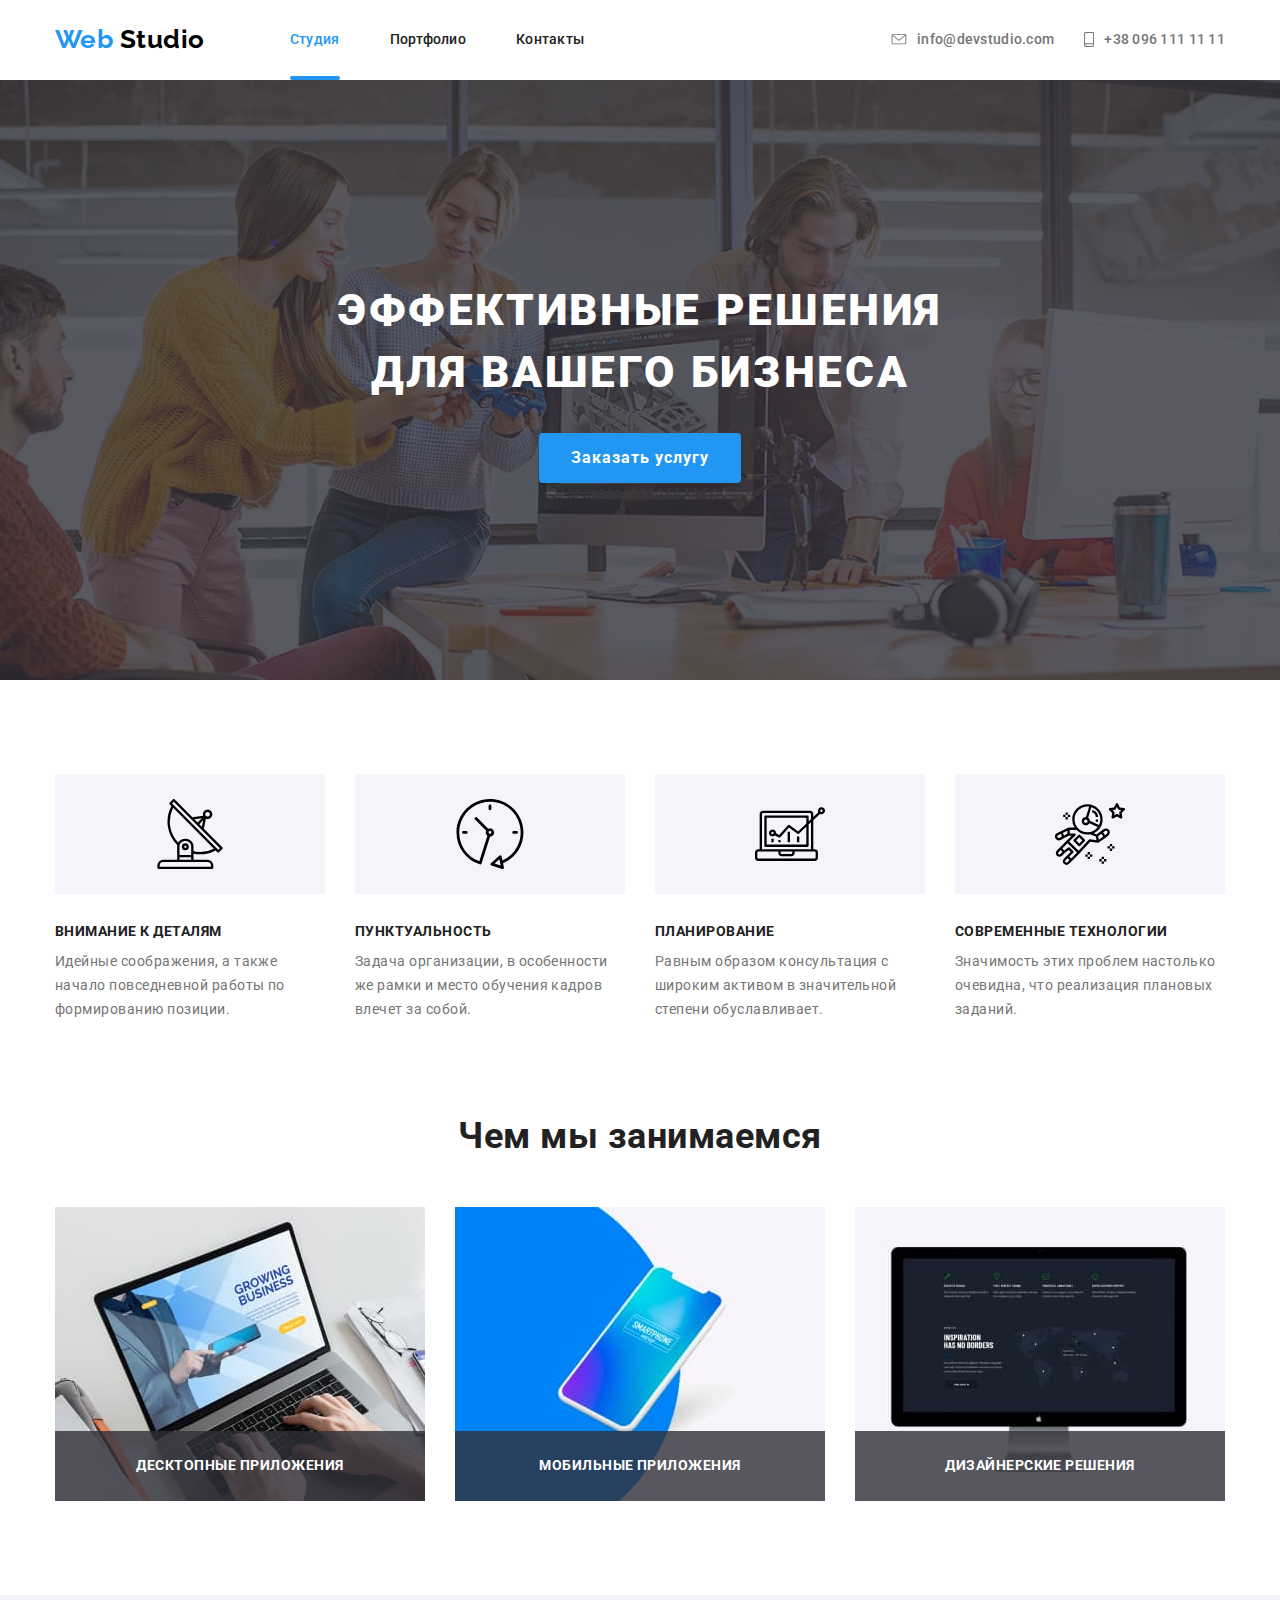
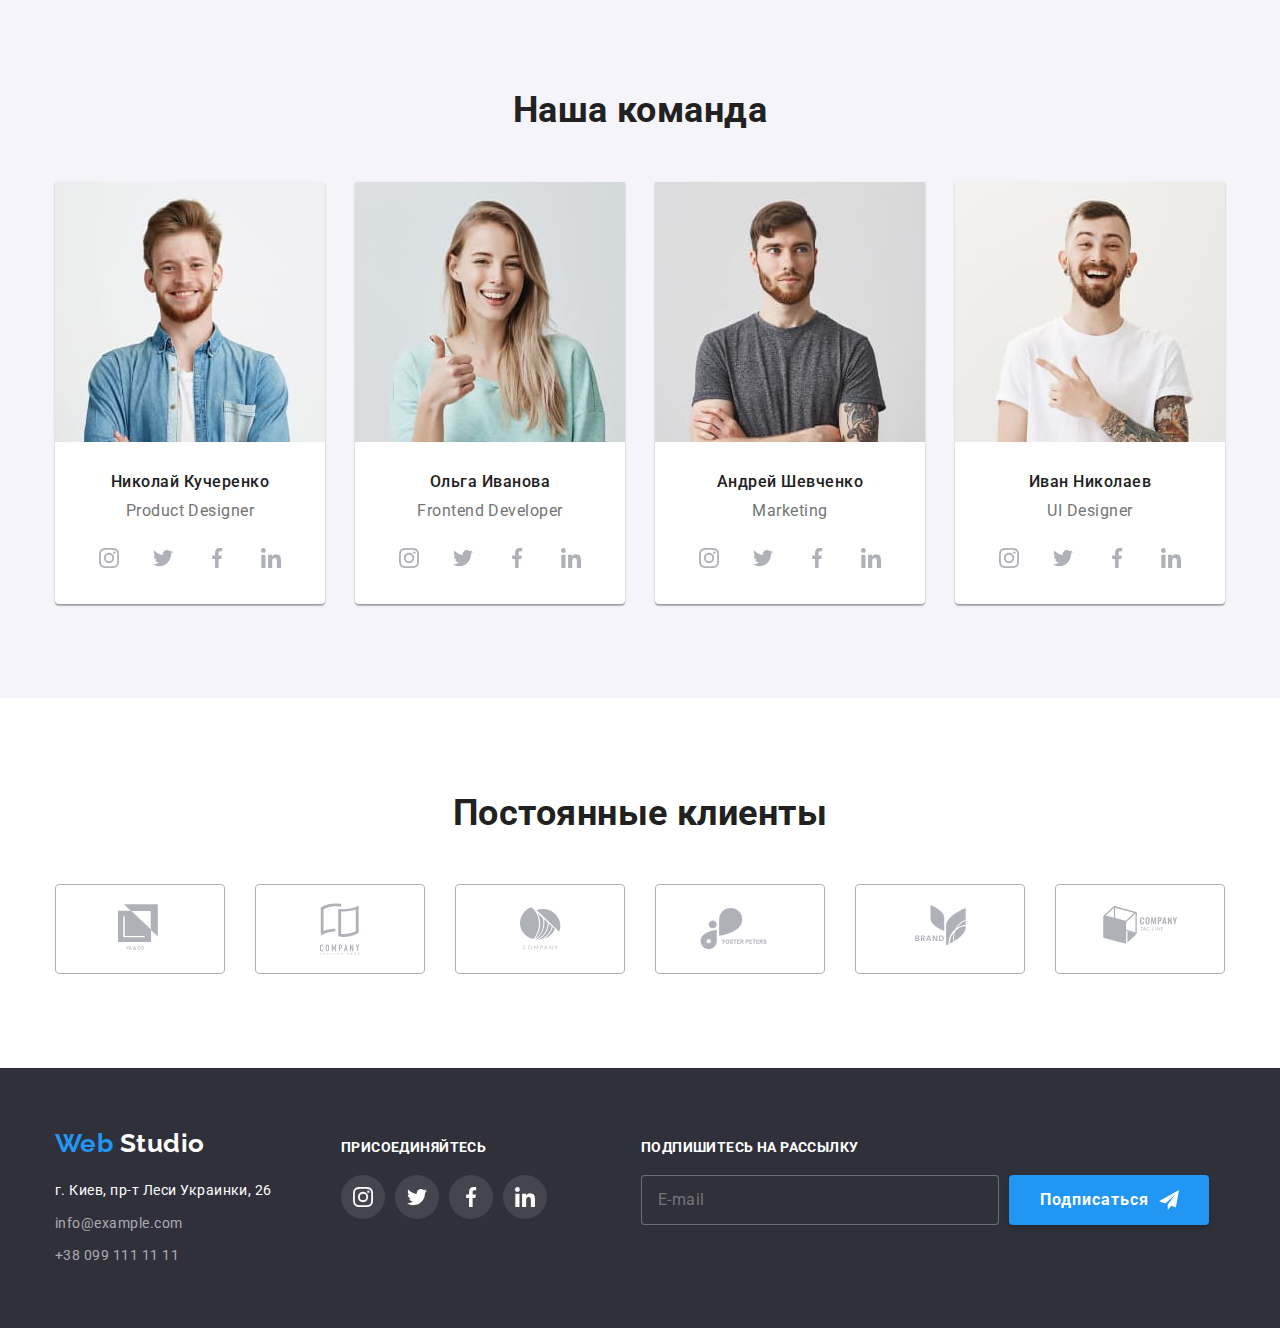
==== index.html @ 64a7876f "Добавляет файлы проекта" ====
<!DOCTYPE html>
<html lang="ru">
  <head>
    <meta charset="UTF-8" />
    <meta name="viewport" content="width=device-width, initial-scale=1.0" />
    <title lang="en">Markup homework6</title>
    <link
      href="https://fonts.googleapis.com/css2?family=Raleway:wght@700&family=Roboto:wght@400;500;700;900&display=swap"
      rel="stylesheet"
    />
    <link
    rel="stylesheet"
    href="https://cdnjs.cloudflare.com/ajax/libs/animate.css/4.0.0/animate.min.css"
  />
    <link
      rel="stylesheet"
      href="https://cdnjs.cloudflare.com/ajax/libs/modern-normalize/0.6.0/modern-normalize.min.css"
    />
    <link rel="stylesheet" href="css/styles.css" />
  </head>
  <body>
    <!-- Шапка -->
    <header class="head main-no-border">
      <div class="container section">
        <nav class="main-nav">
          <a href="./index.html" class="logo-head"
            ><span class="logo-decoration">Web</span> Studio</a
          >
          <ul class="menunav list">
            <li class="item">
              <a href="./index.html" class="menunav-links current link"
                >Студия</a
              >
            </li>
            <li class="item">
              <a href="./portfolio.html" class="menunav-links link"
                >Портфолио</a
              >
            </li>
            <li class="item">
              <a href="" class="menunav-links link">Контакты</a>
            </li>
          </ul>
        </nav>
        <div class="header-util">
          <address class="contacts list">
            <ul class="contacts-list list">
              <li class="contacts-list-item">
                <a
                  class="contacts-links envelope"
                  href="mailto:info@devstudio.com"
                  lang="en"
                  ><svg class="icon-envelope" width="16" height="11">
                    <use href="./images/sprite.svg#icon-envelope"></use>
                  </svg>
                  info@devstudio.com</a
                >
              </li>
              <li class="contacts-list-item">
                <a class="contacts-links smartphone" href="tel:=380961111111">
                  <svg class="icon-smartphone" width="10" height="15">
                    <use href="./images/sprite.svg#icon-smartphone"></use>
                  </svg>
                  +38 096 111 11 11</a
                >
              </li>
            </ul>
          </address>
        </div>
      </div>
    </header>
    <main>
      <!-- Секция Герой -->
      <section class="hero">
        <div class="container">
          <h1 class="hero-title">
            Эффективные решения<br />
            для вашего бизнеса
          </h1>
          <button data-modal-open type="button" class="button">
            Заказать услугу
          </button>
          <!-- Бэкдроп и Модалка -->
          <div class="backdrop  is-hidden "  data-modal>
            <div class="modal">
              <b class="modal__invite"
                >Оставьте свои данные, мы вам перезвоним</b
              >
              <form class="connection" action="">
                <label class="connection__field"
                  ><input
                    class="connection__input"
                    type="text"
                    name="name"
              
                    required
placeholder=" "
                  />
                  <span class="connection__label">Имя</span>
                  <span ><svg class="connection__icon" >
                  <use href="./images/sprite.svg#icon-person-black"></use></span>
                </label>
                <label class="connection__field"
                  ><input
                    class="connection__input"
                    type="tel"
                    name="telephone"
                    placeholder=" "
                  />
                  <span class="connection__label">Телефон</span>
                  <span ><svg class="connection__icon" >
                  <use href="./images/sprite.svg#icon-phone-black"></use></span>
                </label>
                <label class="connection__field"
                  ><input
                    class="connection__input"
                    type="email"
                    name="email"
                  
                    placeholder=" "
                    required
                  />
                  <span class="connection__label">Почта</span>
                 <span ><svg class="connection__icon" >
                  <use href="./images/sprite.svg#icon-mail-black"></use></span>
                </label>
                <label class="connection__textarea">
                  <textarea
                    class="connection__textarea-input"
                    name="comment"
                    id=""
                    rows="10"
                    placeholder=" "
                  ></textarea>
                  <span class="connection__label-textarea">Комментарий</span>
                </label>
                <div class="form-field-modal">
                 

                  <label class="checkbox">  
                    <input class="checkbox__input" type="checkbox"
                    name="checkbox"/><span class="checkbox__custom"></span> Соглашаюсь с рассылкой и принимаю<a
                      class="connection__link"
                      href=""
                      >Условия договора</a
                    ></label
                  >
                </div>

                <button class="button" type="submit">Отправить</button>
              </form>

              <button class="modal__button-close" data-modal-close>
                <svg class="modal__icon" width="18" height="18">
                  <use href="./images/sprite.svg#icon-close-black"></use>
                </svg>
              </button>
            </div>
          </div>
        </div>
      </section>

      <!-- Секция преимуществ -->
      <section class="section advantages">
        <div class="container">
          <h2 class="subject">Наши Преимущества</h2>
          <ul class="advantages-list list">
            <li class="advantages-item">
              <div class="advantages-util">
                <svg class="icon-advantages">
                  <use href="./images/sprite.svg#icon-antenna1"></use>
                </svg>
              </div>
              <h3 class="advantages-title">Внимание к деталям</h3>
              <p class="advantages-text">
                Идейные соображения, а также начало повседневной работы по
                формированию позиции.
              </p>
            </li>
            <li class="advantages-item">
              <div class="advantages-util">
                <svg class="icon-advantages">
                  <use href="./images/sprite.svg#icon-clock1"></use>
                </svg>
              </div>
              <h3 class="advantages-title">Пунктуальность</h3>
              <p class="advantages-text">
                Задача организации, в особенности же рамки и место обучения
                кадров влечет за собой.
              </p>
            </li>
            <li class="advantages-item">
              <div class="advantages-util">
                <svg class="icon-advantages">
                  <use href="./images/sprite.svg#icon-diagram1"></use>
                </svg>
              </div>
              <h3 class="advantages-title">Планирование</h3>
              <p class="advantages-text">
                Равным образом консультация с широким активом в значительной
                степени обуславливает.
              </p>
            </li>
            <li class="advantages-item">
              <div class="advantages-util">
                <svg class="icon-advantages">
                  <use href="./images/sprite.svg#icon-astronaut1"></use>
                </svg>
              </div>
              <h3 class="advantages-title">Современные технологии</h3>
              <p class="advantages-text">
                Значимость этих проблем настолько очевидна, что реализация
                плановых заданий.
              </p>
            </li>
          </ul>
        </div>
      </section>
      <!-- Секций чем мы занимаемся -->
      <section class="job section">
        <div class="container">
          <h2 class="job-title">Чем мы занимаемся</h2>
          <ul class="job-list list">
            <li class="job-list-item">
              <img
                src="./images/laptop.jpg"
                alt="laptop"
                width="370"
                height="294"
              />
              <h3 class="job-description">Десктопные приложения</h3>
            </li>
            <li class="job-list-item">
              <img
                src="./images/smartphone.jpg"
                alt="smartphone"
                width="370"
                height="294"
              />
              <h3 class="job-description">Мобильные приложения</h3>
            </li>
            <li class="job-list-item">
              <img
                src="./images/design.jpg"
                alt="design"
                width="370"
                height="294"
              />
              <h3 class="job-description">Дизайнерские решения</h3>
            </li>
          </ul>
        </div>
      </section>
      <!-- Секция наша команда -->
      <section class="team section">
        <div class="container">
          <h2 class="team-main-title">Наша команда</h2>
          <ul class="team-list list">
            <li class="team-list-item">
              <img
                src="./images/team/Nick.jpg"
                alt="Фото_дизайнера"
                width="270"
                height="260"
              />
              <h3 class="team-title">Николай Кучеренко</h3>
              <p class="team-text">Product Designer</p>
              <ul class="team-socials list">
                <li class="team-socials-item">
                  <a
                    class="team-socials-item-link"
                    href="https://www.instagram.com/"
                    aria-label="Иконка инстаграма"
                    ><svg class="icon-socials-team">
                      <use href="./images/sprite.svg#icon-instagram"></use>
                    </svg>
                  </a>
                </li>
                <li class="team-socials-item">
                  <a
                    class="team-socials-item-link"
                    href="https://twitter.com/?lang=ru"
                    aria-label="Иконка твиттера"
                    ><svg class="icon-socials-team">
                      <use href="./images/sprite.svg#icon-twitter"></use>
                    </svg>
                  </a>
                </li>
                <li class="team-socials-item">
                  <a
                    class="team-socials-item-link"
                    href="https://www.facebook.com/"
                    aria-label="Иконка фейсбука"
                    ><svg class="icon-socials-team">
                      <use href="./images/sprite.svg#icon-facebook"></use></svg
                  ></a>
                </li>
                <li class="team-socials-item">
                  <a
                    class="team-socials-item-link"
                    href="https://www.linkedin.com/"
                    aria-label="Иконка линкедина"
                    ><svg class="icon-socials-team">
                      <use href="./images/sprite.svg#icon-in"></use></svg
                  ></a>
                </li>
              </ul>
            </li>
            <li class="team-list-item">
              <img
                src="./images/team/Olga.jpg"
                alt="Фото_разработчика"
                width="270"
                height="260"
              />
              <h3 class="team-title">Ольга Иванова</h3>
              <p class="team-text">Frontend Developer</p>
              <ul class="team-socials list">
                <li class="team-socials-item">
                  <a
                    class="team-socials-item-link"
                    href="https://www.instagram.com/"
                    aria-label="Иконка инстаграма"
                    ><svg class="icon-socials-team">
                      <use href="./images/sprite.svg#icon-instagram"></use>
                    </svg>
                  </a>
                </li>
                <li class="team-socials-item">
                  <a
                    class="team-socials-item-link"
                    href="https://twitter.com/?lang=ru"
                    aria-label="Иконка твиттера"
                    ><svg class="icon-socials-team">
                      <use href="./images/sprite.svg#icon-twitter"></use></svg
                  ></a>
                </li>
                <li class="team-socials-item">
                  <a
                    class="team-socials-item-link"
                    href="https://www.facebook.com/"
                    aria-label="Иконка фейсбука"
                    ><svg class="icon-socials-team">
                      <use href="./images/sprite.svg#icon-facebook"></use></svg
                  ></a>
                </li>
                <li class="team-socials-item">
                  <a
                    class="team-socials-item-link"
                    href="https://www.linkedin.com/"
                    aria-label="Иконка линкедина"
                    ><svg class="icon-socials-team">
                      <use href="./images/sprite.svg#icon-in"></use></svg
                  ></a>
                </li>
              </ul>
            </li>
            <li class="team-list-item">
              <img
                src="./images/team/Andrew.jpg"
                alt="Фото_маркетингового_директора"
                width="270"
                height="260"
              />
              <h3 class="team-title">Андрей Шевченко</h3>
              <p class="team-text">Marketing</p>
              <ul class="team-socials list">
                <li class="team-socials-item">
                  <a
                    class="team-socials-item-link"
                    href="https://www.instagram.com/"
                    aria-label="Иконка инстаграма"
                    ><svg class="icon-socials-team">
                      <use href="./images/sprite.svg#icon-instagram"></use>
                    </svg>
                  </a>
                </li>
                <li class="team-socials-item">
                  <a
                    class="team-socials-item-link"
                    href="https://twitter.com/?lang=ru"
                    aria-label="Иконка твиттера"
                    ><svg class="icon-socials-team">
                      <use href="./images/sprite.svg#icon-twitter"></use></svg
                  ></a>
                </li>
                <li class="team-socials-item">
                  <a
                    class="team-socials-item-link"
                    href="https://www.facebook.com/"
                    aria-label="Иконка фейсбука"
                    ><svg class="icon-socials-team">
                      <use href="./images/sprite.svg#icon-facebook"></use></svg
                  ></a>
                </li>
                <li class="team-socials-item">
                  <a
                    class="team-socials-item-link"
                    href="https://www.linkedin.com/"
                    aria-label="Иконка линкедина"
                    ><svg class="icon-socials-team">
                      <use href="./images/sprite.svg#icon-in"></use></svg
                  ></a>
                </li>
              </ul>
            </li>
            <li class="team-list-item">
              <img
                src="./images/team/Ivan.jpg"
                alt="Фото_дизайнера_интерфейса"
                width="270"
                height="260"
              />
              <h3 class="team-title">Иван Николаев</h3>
              <p class="team-text">UI Designer</p>
              <ul class="team-socials list">
                <li class="team-socials-item">
                  <a
                    class="team-socials-item-link"
                    href="https://www.instagram.com/"
                    aria-label="Иконка инстаграма"
                    ><svg class="icon-socials-team">
                      <use href="./images/sprite.svg#icon-instagram"></use>
                    </svg>
                  </a>
                </li>
                <li class="team-socials-item">
                  <a
                    class="team-socials-item-link"
                    href="https://twitter.com/?lang=ru"
                    aria-label="Иконка твиттера"
                    ><svg class="icon-socials-team">
                      <use href="./images/sprite.svg#icon-twitter"></use></svg
                  ></a>
                </li>
                <li class="team-socials-item">
                  <a
                    class="team-socials-item-link"
                    href="https://www.facebook.com/"
                    aria-label="Иконка фейсбука"
                    ><svg class="icon-socials-team">
                      <use href="./images/sprite.svg#icon-facebook"></use></svg
                  ></a>
                </li>
                <li class="team-socials-item">
                  <a
                    class="team-socials-item-link"
                    href="https://www.linkedin.com/"
                    aria-label="Иконка линкедина"
                    ><svg class="icon-socials-team">
                      <use href="./images/sprite.svg#icon-in"></use></svg
                  ></a>
                </li>
              </ul>
            </li>
          </ul>
        </div>
      </section>
      <!-- Секция постоянные клиенты -->
      <section class="clients section">
        <div class="container">
          <h2 class="clients-title">Постоянные клиенты</h2>
          <ul class="clients-list list">
            <li class="clients-list-item">
              <a
                class="clients-list-item-link"
                href=""
                aria-label="логотип_клиента1"
                ><svg class="client_logo" width="44" height="49">
                  <use href="./images/sprite.svg#icon-client1"></use></svg
              ></a>
            </li>
            <li class="clients-list-item">
              <a
                class="clients-list-item-link"
                href=""
                aria-label="логотип_клиента2"
                ><svg class="client_logo" width="40" height="52">
                  <use href="./images/sprite.svg#icon-client2"></use></svg
              ></a>
            </li>
            <li class="clients-list-item">
              <a
                class="clients-list-item-link"
                href=""
                aria-label="логотип_клиента3"
                ><svg class="client_logo" width="41" height="43">
                  <use href="./images/sprite.svg#icon-client3"></use></svg
              ></a>
            </li>
            <li class="clients-list-item">
              <a
                class="clients-list-item-link"
                href=""
                aria-label="логотип_клиента4"
                ><svg class="client_logo" width="80" height="42">
                  <use href="./images/sprite.svg#icon-client4"></use></svg
              ></a>
            </li>
            <li class="clients-list-item">
              <a
                class="clients-list-item-link"
                href=""
                aria-label="логотип_клиента5"
                ><svg class="client_logo" width="59" height="47">
                  <use href="./images/sprite.svg#icon-client5"></use></svg
              ></a>
            </li>
            <li class="clients-list-item">
              <a
                class="clients-list-item-link"
                href=""
                aria-label="логотип_клиента6"
                ><svg class="client_logo" width="88" height="45">
                  <use href="./images/sprite.svg#icon-client6"></use></svg
              ></a>
            </li>
          </ul>
        </div>
      </section>
    </main>
    <!-- Футер -->
    <footer class="footer">
      <div class="footer-nav container section">
        <div class="footer-contacts-block">
          <a href="./index.html" class="logo-footer"
            ><span class="logo-decoration">Web</span> Studio</a
          >
          <address class="contacts-footer">
            <ul class="contacts-footer-list list">
              <li class="contacts-footer-list-item">
                <a href="https://goo.gl/maps/6xq8Gzf84UrhbULt7" class="map-link"
                  >г. Киев, пр-т Леси Украинки, 26</a
                >
              </li>
              <li class="contacts-footer-list-item">
                <a href="mailto:info@example.com" class="mail-footer"
                  >info@example.com</a
                >
              </li>
              <li class="contacts-footer-list-item">
                <a href="tel:+380991111111" class="phone-footer"
                  >+38 099 111 11 11</a
                >
              </li>
            </ul>
          </address>
        </div>
        <div class="join_us">
          <b class="join_us-title">ПРИСОЕДИНЯЙТЕСЬ</b>
          <ul class="footer-socials list">
            <li class="footer-socials-item">
              <a
                class="footer-socials-item-link"
                href=""
                aria-label="Иконка инстаграма"
                ><svg class="icon_footer">
                  <use href="./images/sprite.svg#icon-insta_footer"></use>
                </svg>
              </a>
            </li>
            <li class="footer-socials-item">
              <a
                class="footer-socials-item-link"
                href=""
                aria-label="Иконка твиттера"
                ><svg class="icon_footer">
                  <use href="./images/sprite.svg#icon-twitter_footer"></use>
                </svg>
              </a>
            </li>
            <li class="footer-socials-item">
              <a
                class="footer-socials-item-link"
                href=""
                aria-label="Иконка фейсбука"
                ><svg class="icon_footer">
                  <use href="./images/sprite.svg#icon-facebook"></use>
                </svg>
              </a>
            </li>
            <li class="footer-socials-item">
              <a
                class="footer-socials-item-link"
                href=""
                aria-label="Иконка линкедина"
                ><svg class="icon_footer">
                  <use href="./images/sprite.svg#icon-linkedin_footer"></use>
                </svg>
              </a>
            </li>
          </ul>
        </div>
        <div class="subscribe">
          <b class="subscribe-title">Подпишитесь на рассылку</b>
          <div class="form-field">
            <form action="">
              <input
                class="form-field-input"
                type="email"
                name="email"
                placeholder="E-mail"
              /><label for=""></label>
            </form>
            <button type="submit" class="button-footer">
              Подписаться<svg class="icon-icon_send">
                <use href="./images/sprite.svg#icon-icon_send"></use>
              </svg>
            </button>
          </div>
        </div>
      </div>
    </footer>
    <script src="./js/modal.js"></script>
  </body>
</html>
---- css/styles.css ----
html {
  box-sizing: border-box;
}

*,
*::before,
*::after {
  box-sizing: inherit;
}

:root {
  --main-font: 'Roboto', sans-serif;
  --second-font: 'Raleway', sans-serif;
  --primary-text-color: #757575;
  --primary-title-color: #212121;
  --accent-color: #2196f3;
  --primary-white-color: #ffffff;
  --footer-background-color: #2f303a;
  --secondary-white-color: #f5f4fa;
  --main-black-color: #000000;
  --footer-links-color: rgba(255, 255, 255, 0.6);
  --secondaty-accent-color: #188ce8;
  --text-background-color: rgba(47, 48, 58, 0.8);
  --socials-main-color: #afb1b8;
  --primary-background-color: #e5e5e5;
  --portfolio-card-border-color: #eeeeee;
  --hero-gradient-color: rgba(47, 48, 58, 0.8);
  --header-border-color: #ececec;

  --max-width: 1200px;
}

body {
  background-color: var(--primary-white-color);
  color: var(--primary-text-color);
  font-family: var(--main-font);
  letter-spacing: 0.03em;
}

/* обнуление стилей */

a:active,
a:focus {
  outline: none;
}

input,
textarea,
button {
  outline: none;
}
input:active,
textarea:active {
  outline: none;
}
:focus {
  outline: none;
}

h1,
h2,
h3,
h4,
h5,
h6,
p {
  padding: 0;
  margin: 0;
}

img {
  display: block;
  max-width: 100%;
  height: auto;
}

.list {
  list-style: none;
  margin: 0px;
  padding: 0px;
}
.link {
  text-decoration: none;
  display: block;
}

textarea {
  resize: none;
}

label {
  display: block;
}

/* Контейнер */
.container {
  width: 1200px;
  margin-left: auto;
  margin-right: auto;
  padding-left: 15px;
  padding-right: 15px;
}
/* cекция */
.section {
  padding-top: 94px;
  padding-bottom: 94px;

  margin-left: auto;
  margin-right: auto;
}

/* оформление шапки */

.logo-head,
.logo-decoration {
  font-family: var(--second-font);
  font-weight: bold;
  font-size: 26px;
  line-height: 1.2;
  color: var(--main-black-color);
}

.head .container {
  display: flex;
  align-items: center;
  justify-content: space-between;
}

.logo-head {
  margin-right: 85px;
}

.logo-decoration {
  color: var(--accent-color);
}

/* оформление навигации сайта */
.main-no-border {
  border: 0px;
}

header {
  color: var(--main-font-color);
  border-bottom: 1px solid var(--header-border-color);
}

header .section {
  padding-top: 0px;
  padding-bottom: 0px;
}

.main-nav,
.menunav {
  display: flex;
  align-items: center;
  /* justify-content: space-around; */
}

.menunav .item:not(:last-child) {
  margin-right: 50px;
}

.header-util {
  display: flex;
}

.contacts-list {
  display: flex;
}

.contacts-list-item:not(:last-child) {
  margin-right: 30px;
}

.menunav-links,
.contacts-links {
  position: relative;

  padding-top: 32px;
  padding-bottom: 32px;

  font-style: normal;
  color: var(--primary-title-color);
  font-weight: 500;
  font-size: 14px;
  line-height: 1.14;
  letter-spacing: 0.02em;

  transition: color 250ms cubic-bezier(0.4, 0, 0.2, 1);
}

.contacts-links {
  display: flex;
  align-items: center;
}

.icon-smartphone {
  margin-right: 10px;
  fill: var(--primary-text-color);

  transition: fill 250ms cubic-bezier(0.4, 0, 0.2, 1);
}

.icon-envelope {
  margin-right: 10px;
  fill: var(--primary-text-color);

  transition: fill 250ms cubic-bezier(0.4, 0, 0.2, 1);
}

/* Оформление интерактивных элементов */
.menunav .menunav-links:hover,
.menunav .menunav-links:focus,
.menunav .menunav-links.current,
.contacts .contacts-links:focus,
.contacts .contacts-links:hover,
.contacts-links:hover .icon-smartphone,
.contacts-links:focus .icon-smartphone,
.contacts-links:hover .icon-envelope,
.contacts-links:focus .icon-envelope {
  color: var(--accent-color);
  fill: var(--accent-color);
}

.team-socials-item-link:hover,
.team-socials-item-link:focus,
.footer-socials-item-link:hover,
.footer-socials-item-link:focus {
  background-color: var(--accent-color);
}

/* линия под активной страницей */

.current::after {
  position: absolute;
  bottom: 0;

  content: '';
  display: block;
  width: 100%;

  /* margin-top: 28px; */

  height: 4px;
  border-radius: 2px;
  background-color: var(--accent-color);
}

/* оформление списка контактов */
.contacts-links {
  color: var(--primary-text-color);
}

/* Оформление основной страницы */
/* Секция Герой */

/* Картинка Герой */
.hero {
  padding-top: 200px;
  padding-bottom: 200px;
  max-width: 1600px;
  height: 600px;
  margin-left: auto;
  margin-right: auto;
  /* text-align: center; */
  /* outline: 1px solid black; */

  background-image: linear-gradient(
      to right,
      var(--hero-gradient-color),
      var(--hero-gradient-color)
    ),
    url('../images/hero-image.jpg');
  background-size: cover;
  background-repeat: no-repeat;
  background-position: center;

  /* text-align: center; */
}

/* .hero .container {
  padding-top: 200px;
  padding-bottom: 200px;
} */

.hero .button {
  display: block;
  padding-top: 10px;
  padding-right: 32px;
  padding-bottom: 10px;
  padding-left: 32px;
  margin-right: auto;
  margin-left: auto;
  border-width: 0px;
  border-radius: 4px;

  font-weight: 700;
  font-size: 16px;
  line-height: 1.88;
  text-align: center;
  letter-spacing: 0.06em;
  background-color: var(--accent-color);
  color: var(--primary-white-color);
  box-shadow: 0px 4px 4px rgba(0, 0, 0, 0.15);
  cursor: pointer;
  transition: background-color 250ms cubic-bezier(0.4, 0, 0.2, 1);
}
.hero .button:hover,
.hero .button:focus {
  background-color: var(--secondaty-accent-color);
}

.hero-title {
  /* padding-top: 200px; */
  width: 696px;
  margin-left: auto;
  margin-right: auto;
  margin-bottom: 30px;

  font-weight: 900;
  font-size: 44px;
  line-height: 1.4;
  text-align: center;
  letter-spacing: 0.06em;
  text-transform: uppercase;
  color: #ffffff;
}

/* Модалка и бэкдроп*/

.backdrop.is-hidden {
  opacity: 0;
  visibility: hidden;
  pointer-events: none;
  transform: translateY(100%);
}

.backdrop {
  position: fixed;
  top: 0;
  left: 0;
  z-index: 9999;

  visibility: visible;
  width: 100%;
  height: 100%;
  background: rgba(0, 0, 0, 0.2);
  transform: translateY(0);

  transition: opacity 250ms cubic-bezier(0.4, 0, 0.2, 1),
    visibility 250ms cubic-bezier(0.4, 0, 0.2, 1),
    transform 550ms cubic-bezier(0.4, 0, 0.2, 1);
}

.modal {
  position: absolute;
  top: 50%;
  left: 50%;
  transform: translate(-50%, -50%);

  padding-top: 40px;
  padding-bottom: 40px;
  padding-left: 40px;
  padding-right: 40px;
  width: 528px;

  box-shadow: 0px 1px 3px rgba(0, 0, 0, 0.12), 0px 1px 1px rgba(0, 0, 0, 0.14),
    0px 2px 1px rgba(0, 0, 0, 0.2);
  border-radius: 4px;
  background-color: var(--primary-white-color);
}

.modal__invite {
  margin-bottom: 30px;

  display: block;
  font-style: normal;
  font-weight: bold;
  font-size: 20px;
  line-height: 1.15;
  text-align: center;
  letter-spacing: 0.03em;

  color: var(--primary-title-color);
}

.connection {
  display: flex;
  flex-wrap: wrap;
}

.connection__input {
  width: 448px;
  height: 40px;
  padding-left: 42px;

  border: 1px solid rgba(33, 33, 33, 0.2);
  border-radius: 4px;

  /* transition: outline-color 250ms cubic-bezier(0.4, 0, 0.2, 1); */
}

.connection__field {
  position: relative;
  margin-bottom: 28px;
}

.connection__label {
  position: absolute;
  top: 50%;
  left: 42px;
  transform: translateY(-50%);

  /* font-size: 12px;
  line-height: 1.16;
  letter-spacing: 0.01em; */

  transition: transform 250ms cubic-bezier(0.4, 0, 0.2, 1);
}

.connection__icon {
  width: 18px;
  height: 18px;
  position: absolute;
  top: 50%;
  left: 16px;
  transform: translateY(-50%);
  margin-right: 8px;
}

.connection__textarea {
  position: relative;
  margin-bottom: 28px;
}

.connection__label-textarea {
  position: absolute;
  top: 12px;
  left: 16px;

  transition: transform 250ms cubic-bezier(0.4, 0, 0.2, 1);
}

.connection__textarea-input {
  width: 448px;
  height: 120px;

  padding-left: 16px;
  padding-right: 16px;
  padding-top: 12px;
  padding-bottom: 12px;

  border: 1px solid rgba(33, 33, 33, 0.2);
  border-radius: 4px;
}

.connection__link {
  font-size: 14px;
  line-height: 1.71;

  margin-left: 4px;

  letter-spacing: 0.03em;
  text-decoration-line: underline;

  color: var(--accent-color);
}

/* .form-field-modal {
  display: flex;
  flex-wrap: nowrap;
  align-items: center;
} */

/* Чекбокс вижуали хайден */
.checkbox__input {
  position: absolute;
  width: 1px;
  height: 1px;
  margin: -1px;
  border: 0;
  padding: 0;
  overflow: hidden;
  clip: rect(0 0 0 0);
}

.checkbox {
  display: flex;
  align-items: center;

  margin-bottom: 30px;
  padding-left: 20px;

  font-size: 14px;
  line-height: 1.71;

  letter-spacing: 0.03em;
}

.checkbox__custom {
  position: absolute;
  width: 16px;
  height: 15px;
  margin-left: -20px;
  border: 2px solid var(--main-black-color);
  border-radius: 2px;
  cursor: pointer;

  transition: background-color 250ms cubic-bezier(0.4, 0, 0.2, 1);
}

.modal__button-close {
  position: absolute;
  top: 8px;
  right: 8px;

  display: flex;
  align-items: center;
  padding: 0;

  width: 30px;
  height: 30px;
  border-radius: 50%;
  background-color: var(--primary-white-color);
  border: 1px solid rgba(0, 0, 0, 0.1);
  cursor: pointer;
}

.modal__icon {
  width: 18px;
  height: 18px;
  margin: auto;

  transition: fill 250ms cubic-bezier(0.4, 0, 0.2, 1);
}

/* интерактивные элементы в модалке */

.modal__button-close:hover .modal__icon,
.modal__button-close:focus .modal__icon {
  fill: var(--accent-color);
}

.connection__input:focus-within,
.connection__textarea-input:focus-within {
  border-color: var(--accent-color);
}

.connection__field:focus-within > .connection__label,
.connection__input:not(:placeholder-shown) + .connection__label,
.connection__textarea:focus-within > .connection__label-textarea,
.connection__textarea-input:not(:placeholder-shown)
  + .connection__label-textarea {
  color: var(--accent-color);

  transform: translate(-24px, -42px);

  font-size: 12px;
  line-height: 1.16;
  letter-spacing: 0.01em;
}

.connection__textarea:focus-within > .connection__label-textarea,
.connection__textarea-input:not(:placeholder-shown)
  + .connection__label-textarea {
  color: var(--accent-color);
  transform: translate(-1px, -33px);

  font-size: 12px;
  line-height: 1.16;
  letter-spacing: 0.01em;
}

.connection__field:focus-within .connection__icon {
  fill: var(--accent-color);
}

.checkbox__input:checked + .checkbox__custom {
  background-color: var(--accent-color);
  background-image: url(../images/icon-check.svg);
  background-size: contain;
  background-repeat: no-repeat;
  border: 2px solid var(--accent-color);
  background-position: center;
}

/* Секция преимуществ */

.advantages-list {
  display: flex;
  align-items: stretch;
  flex-wrap: wrap;
}

.advantages-item {
  width: 270px;
}

.advantages-util {
  display: flex;
  height: 120px;
  background-color: var(--secondary-white-color);
  justify-content: center;
  align-items: center;
  border-radius: 4px;

  margin-bottom: 30px;
}

.icon-advantages {
  width: 70px;
  height: 70px;
}

.advantages-item:not(:last-child) {
  margin-right: 30px;
}

.advantages-title {
  margin-bottom: 10px;

  font-weight: bold;
  font-size: 14px;
  line-height: 1.14;
  text-transform: uppercase;
  color: var(--primary-title-color);
}

.advantages-text {
  font-size: 14px;
  line-height: 1.7;
  color: var(--primary-text-color);
}
/* Секция "Чем мы занимаемся */

.job.section {
  padding-top: 0px;
}

.job-list {
  display: flex;
  /* justify-content: space-between; */
}

.job-list-item:not(:last-child) {
  margin-right: 30px;
}

.job-list-item {
  position: relative;

  width: 370px;
}

.job-title {
  margin-bottom: 50px;

  font-weight: bold;
  font-size: 36px;
  line-height: 1.17;
  text-align: center;
  color: var(--primary-title-color);
}

.job-description {
  position: absolute;
  bottom: 0;

  width: 100%;
  height: 70px;

  display: inline-flex;
  justify-content: center;
  align-items: center;

  font-weight: bold;
  font-size: 14px;
  line-height: 1.14;
  text-align: center;
  text-transform: uppercase;
  color: var(--primary-white-color);
  background-color: var(--text-background-color);
}

/* Секция наша Команда */

.team.section {
  background-color: var(--secondary-white-color);
}

.container .team {
  display: flex;
}

.team-list {
  display: flex;
  /* justify-content: space-between; */
}

.team-list-item {
  padding-bottom: 24px;

  border-radius: 0px 0px 4px 4px;
  box-shadow: 0px 2px 1px rgba(0, 0, 0, 0.2), 0px 1px 1px rgba(0, 0, 0, 0.14),
    0px 1px 3px rgba(0, 0, 0, 0.12);
  background-color: var(--primary-white-color);
}

.team-list-item > img {
  margin-bottom: 30px;
}

.team-list-item:not(:last-child) {
  margin-right: 30px;
}

/* Заголовок */
.team-main-title {
  margin-bottom: 50px;

  font-weight: bold;
  font-size: 36px;
  line-height: 1.17;
  text-align: center;
  color: var(--primary-title-color);
}

/* Имена команды */
.team-title {
  margin-bottom: 10px;

  font-weight: 500;
  font-size: 16px;
  line-height: 1.19;
  text-align: center;
  color: var(--primary-title-color);
}
/* Должности */
.team-text {
  margin-bottom: 16px;

  font-size: 16px;
  line-height: 1.19;
  text-align: center;
  color: var(--primary-text-color);
}
/* Соц сети */

.team-socials-item:not(:last-child) {
  margin-right: 10px;
}

.team-socials {
  display: flex;
  justify-content: center;
}

.team-socials-item-link {
  display: flex;
  justify-content: center;
  align-items: center;
  width: 44px;
  height: 44px;
  border-radius: 50%;
  background-color: var(--primary-white-color);

  transition: background-color 250ms cubic-bezier(0.4, 0, 0.2, 1);
}

.icon-socials-team {
  width: 20px;
  height: 20px;
  fill: var(--socials-main-color);

  transition: fill 250ms cubic-bezier(0.4, 0, 0.2, 1);
}

.team-socials-item-link:hover .icon-socials-team {
  fill: var(--primary-white-color);
}

.team-socials a {
  color: var(--socials-main-color);
}

/* Секция постоянные клиенты */

.container .clients {
  display: flex;
}

.clients-list {
  display: flex;
  justify-content: space-between;
}

.clients-list-item {
  display: flex;
  justify-content: center;
  align-items: center;

  width: 170px;
  height: 90px;
  box-sizing: border-box;
  /* border: 1px solid var(--socials-main-color);
  border-radius: 4px;

  transition: border-color 250ms cubic-bezier(0.4, 0, 0.2, 1); */
}

.clients-list-item-link:hover {
  border: 1px solid var(--accent-color);
  border-radius: 4px;
}

.clients-list-item:hover .client_logo,
.clients-list-item:focus .client_logo {
  fill: var(--accent-color);
}

.clients-list-item:not(:last-child) {
  margin-right: 30px;
}

.clients-list-item-link {
  display: flex;
  justify-content: center;
  align-items: center;
  width: 170px;
  height: 90px;

  border: 1px solid var(--socials-main-color);
  border-radius: 4px;

  transition: border-color 250ms cubic-bezier(0.4, 0, 0.2, 1);
}

.client_logo {
  fill: var(--socials-main-color);

  transition: fill 250ms cubic-bezier(0.4, 0, 0.2, 1);
}

.clients-title {
  margin-bottom: 50px;

  font-weight: bold;
  font-size: 36px;
  line-height: 1.17;
  text-align: center;
  color: var(--primary-title-color);
}

/* Подвал */

.footer {
  background: var(--footer-background-color);
}

footer div {
  vertical-align: top;
}

footer div.section {
  padding-top: 60px;
  padding-bottom: 60px;
}

.footer-nav {
  display: flex;
  align-items: baseline;
  padding-right: 15px;
  padding-left: 15px;
}

.footer-contacts-block {
  /* width: 231px; */
  margin-right: 69px;
}

.contacts-footer-list-item:not(:last-child) {
  margin-bottom: 9px;
}

.mail-footer,
.phone-footer,
.map-link {
  display: block;

  font-style: normal;
  font-size: 14px;
  line-height: 1.7;
  color: rgba(255, 255, 255, 0.6);
}

.phone-footer {
  color: var(--footer-links-color);
}

.logo-footer {
  margin-bottom: 20px;

  font-family: var(--second-font);
  font-weight: bold;
  font-size: 26px;
  line-height: 1.2;
  color: #ffffff;
  text-decoration: none;
  display: block;
}
.map-link {
  color: #ffffff;
}

.join_us {
  /* width: 206px; */
  margin-right: 94px;
}

.join_us-title,
.subscribe-title {
  display: block;
  margin-bottom: 20px;

  font-family: var(--main-font);
  font-weight: bold;
  font-size: 14px;
  line-height: 16px;
  letter-spacing: 0.03em;
  text-transform: uppercase;

  color: #ffffff;
}

.footer-socials {
  display: flex;
  justify-content: space-between;
}
.footer-socials-item:not(:last-child) {
  margin-right: 10px;
}

/* иконки соц-сетей */
.footer-socials-item-link {
  display: flex;
  justify-content: center;
  align-items: center;
  width: 44px;
  height: 44px;
  border-radius: 50%;
  background-color: rgba(255, 255, 255, 0.1);

  transition: background-color 250ms cubic-bezier(0.4, 0, 0.2, 1);
}

.icon_footer {
  width: 20px;
  height: 20px;
  fill: var(--primary-white-color);
}
/* Дивчик форма подписки */

/* .subscribe {
  display: flex;
} */
.form-field {
  display: flex;
}

.form-field-input {
  margin-right: 10px;
  width: 358px;
  height: 50px;
  padding-top: 15px;
  padding-right: 16px;
  padding-bottom: 15px;
  padding-left: 16px;

  border: 1px solid rgba(255, 255, 255, 0.3);
  border-radius: 4px;
  background-color: var(--footer-background-color);

  font-size: 16px;
  line-height: 1.25;
  align-items: center;
  letter-spacing: 0.03em;

  color: rgba(255, 255, 255, 0.6);
}

.icon-icon_send {
  /* align-self: flex-end; */
  margin-left: 10px;
  width: 20px;
  height: 20px;
  fill: var(--primary-white-color);
}

/* Оформление портфолио */

.portfolio-item-img {
  display: block;
}

.portfolio-item-link {
  display: block;
}

.portfolio-section {
  padding-top: 93px;
  padding-bottom: 94px;
  /* padding-right: 15px;
  padding-left: 15px; */
}

.portfolio {
  display: flex;
  flex-wrap: wrap;
}

.portfolio-item {
  /* width: 370px; */
  width: calc((100% - 60px) / 3);
  margin-right: 30px;
  margin-bottom: 30px;
}

.border-box {
  padding-top: 20px;
  padding-bottom: 20px;
  padding-left: 24px;
  padding-right: 24px;

  border-left: 1px solid var(--portfolio-card-border-color);
  border-right: 1px solid var(--portfolio-card-border-color);
  border-bottom: 1px solid var(--portfolio-card-border-color);
}

.portfolio-item:hover,
.portfolio-item:focus {
  box-shadow: 1px 4px 6px rgba(0, 0, 0, 0.16), 0px 4px 4px rgba(0, 0, 0, 0.06),
    0px 1px 1px rgba(0, 0, 0, 0.12);
}

.portfolio-item:nth-last-child(-n + 3) {
  margin-bottom: 0px;
}

.portfolio-item:nth-child(3n) {
  margin-right: 0px;
}

.portfolio-title {
  margin-bottom: 4px;
  /* padding-left: 24px;
  padding-right: 24px; */

  font-weight: bold;
  font-size: 18px;
  line-height: 2;
  letter-spacing: 0.06em;
  color: var(--primary-title-color);
}

.portfolio-text {
  /* padding-left: 24px;
  padding-right: 24px;
  padding-bottom: 20px; */

  font-size: 16px;
  line-height: 1.9;
  color: var(--primary-text-color);
}

.filter-list {
  display: flex;
  margin-bottom: 34px;
  justify-content: center;
}

.filter-list-item:not(:last-child) {
  margin-right: 8px;
}

.portfolio-item-img-description {
  position: relative;
  overflow: hidden;
}

.portfolio-description {
  position: absolute;
  top: 0;
  left: 0;
  transform: translateY(100%);

  width: 100%;
  height: 100%;

  padding-top: 63px;
  padding-bottom: 63px;
  padding-right: 24px;
  padding-left: 24px;

  background-color: rgba(33, 150, 243, 0.9);
  color: var(--primary-white-color);
  font-size: 18px;
  line-height: 1.56;
  letter-spacing: 0.03em;
  opacity: 0;

  transition: transform 250ms cubic-bezier(0.4, 0, 0.2, 1),
    opacity 250ms cubic-bezier(0.4, 0, 0.2, 1);
}

.portfolio-item-link:hover .portfolio-description,
.portfolio-item-link:focus .portfolio-description {
  opacity: 1;
  transform: translateY(0%);
}

a {
  text-decoration: none;
}

/* footer b {
  font-weight: bold;
  font-size: 14px;
  line-height: 1.14;
  letter-spacing: 0.03em;
  text-transform: uppercase;
  color: #ffffff;
} */

/* Кнопки */
.button,
.button-footer {
  color: var(--primary-white-color);
  background-color: var(--secondaty-accent-color);
  font-family: inherit;
  font-weight: bold;
  font-size: 16px;
  line-height: 1.87;
  display: inline-flex;
  align-items: center;
  text-align: center;
  letter-spacing: 0.06em;
}
.button-footer {
  display: inline-flex;
  padding-top: 10px;
  padding-bottom: 10px;
  padding-left: 29px;
  padding-right: 28px;

  justify-content: center;

  width: 200px;
  height: 50px;
  background-color: var(--accent-color);
  border: 0px;
  border-radius: 4px;
  box-shadow: 0px 4px 4px rgba(0, 0, 0, 0.15);
  cursor: pointer;
}

/* Кнопки фильтров */
.button-filter,
.button-filter-secondary {
  border-radius: 4px;
  padding-top: 6px;
  padding-left: 22px;
  padding-bottom: 6px;
  padding-right: 22px;
  border: none;

  font-weight: 500;
  font-size: 16px;
  line-height: 1.62;
  text-align: center;
  letter-spacing: 0.03em;
  color: var(--primary-white-color);
  background-color: var(--secondaty-accent-color);
  cursor: pointer;

  transition: background-color 250ms cubic-bezier(0.4, 0, 0.2, 1);
  /* Пока оставить цвета для вторичных кнопок */
}
.button-filter-secondary {
  color: var(--primary-title-color);
  background-color: var(--secondary-white-color);
}
.button-filter:hover,
.button-filter:focus,
.button-filter-secondary:hover,
.button-filter-secondary:focus {
  color: var(--primary-white-color);
  background-color: var(--secondaty-accent-color);
  box-shadow: 0px 2px 2px rgba(0, 0, 0, 0.12), 0px 1px 2px rgba(0, 0, 0, 0.08),
    0px 3px 1px rgba(0, 0, 0, 0.1);
}
.subject {
  display: none;
}
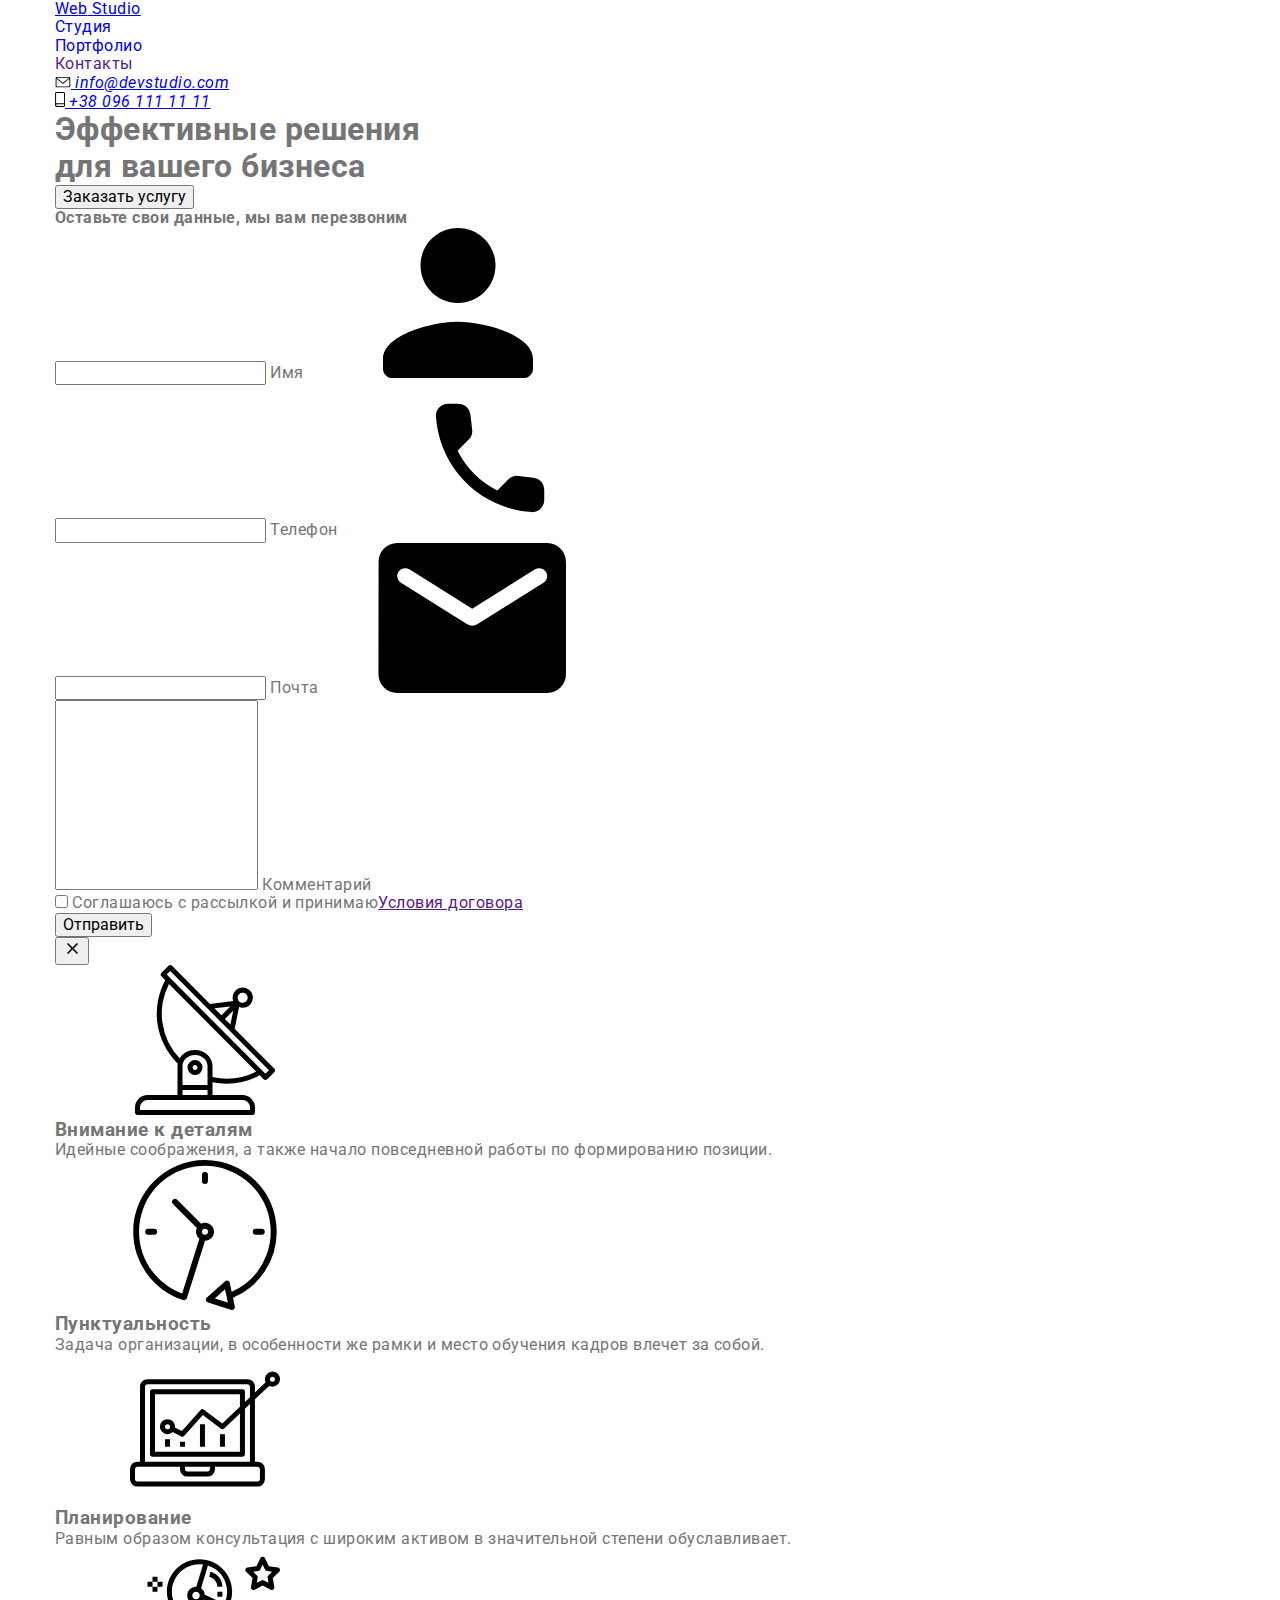
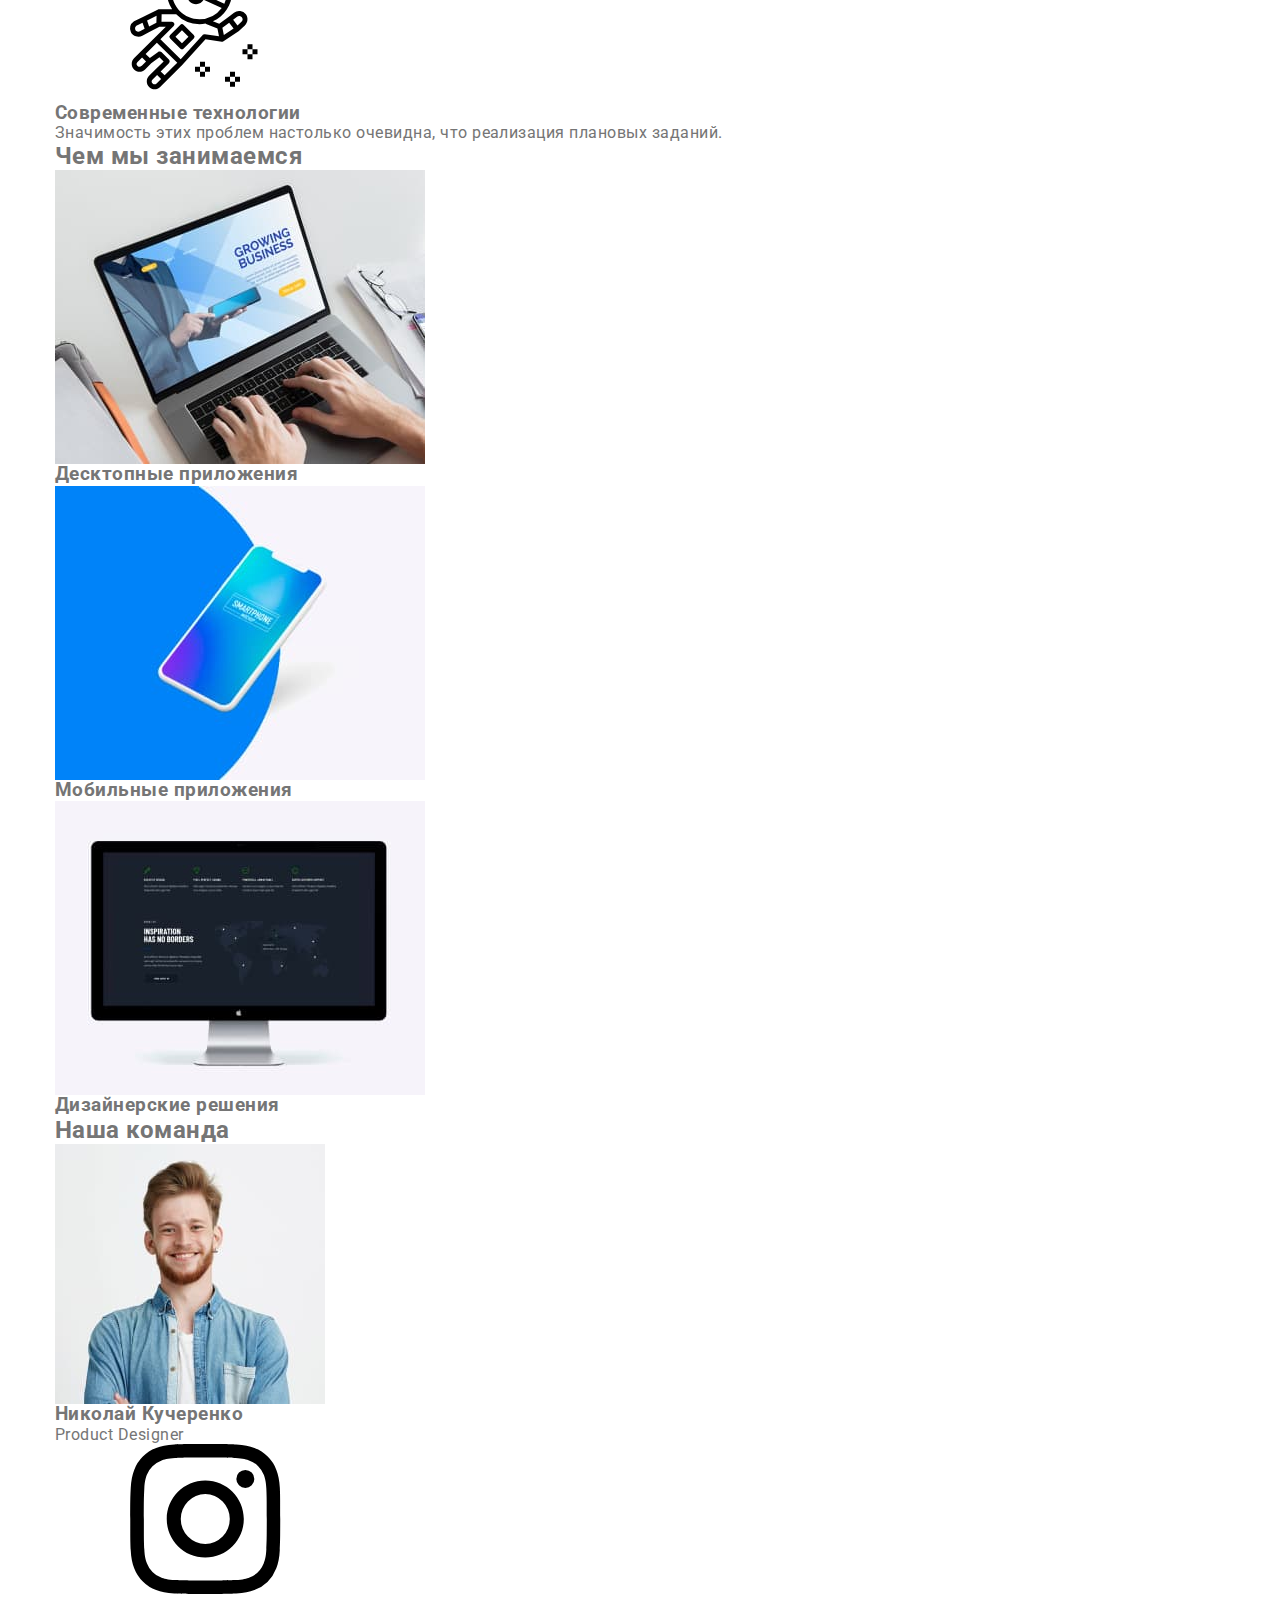
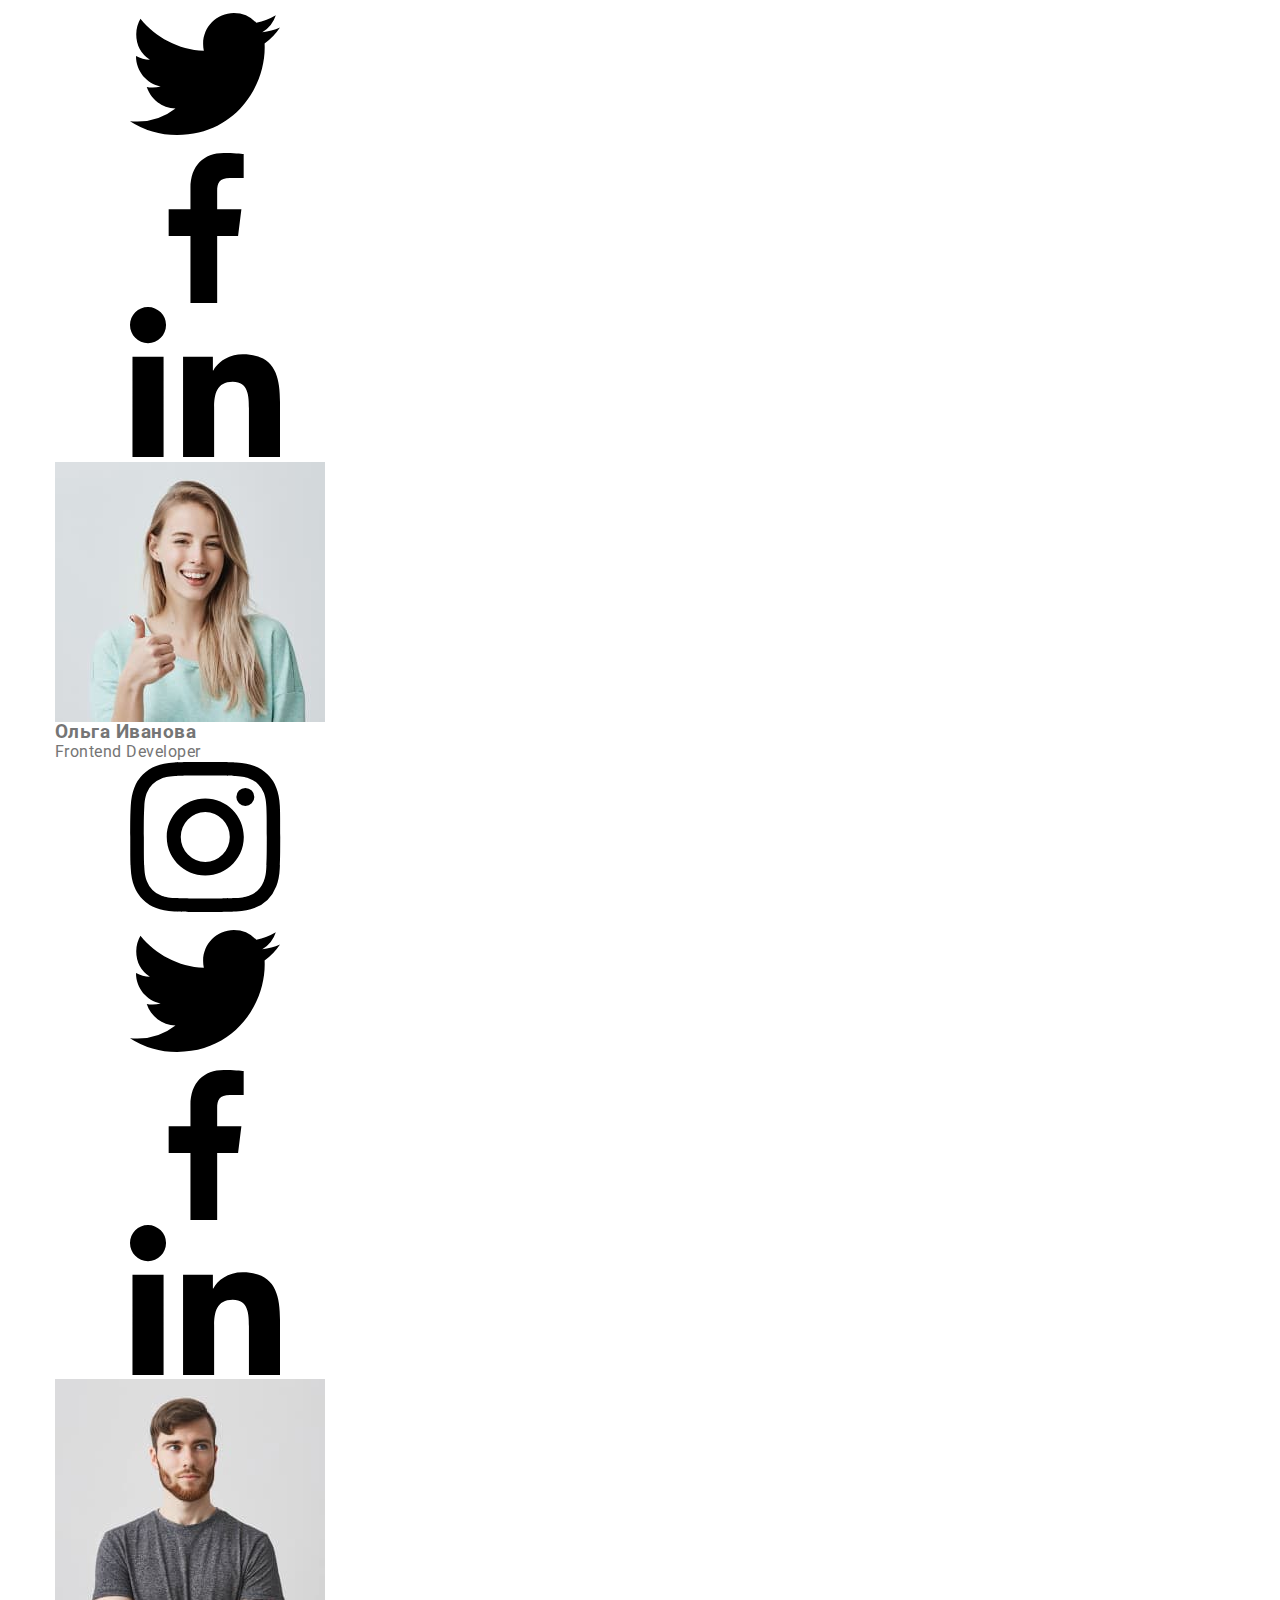
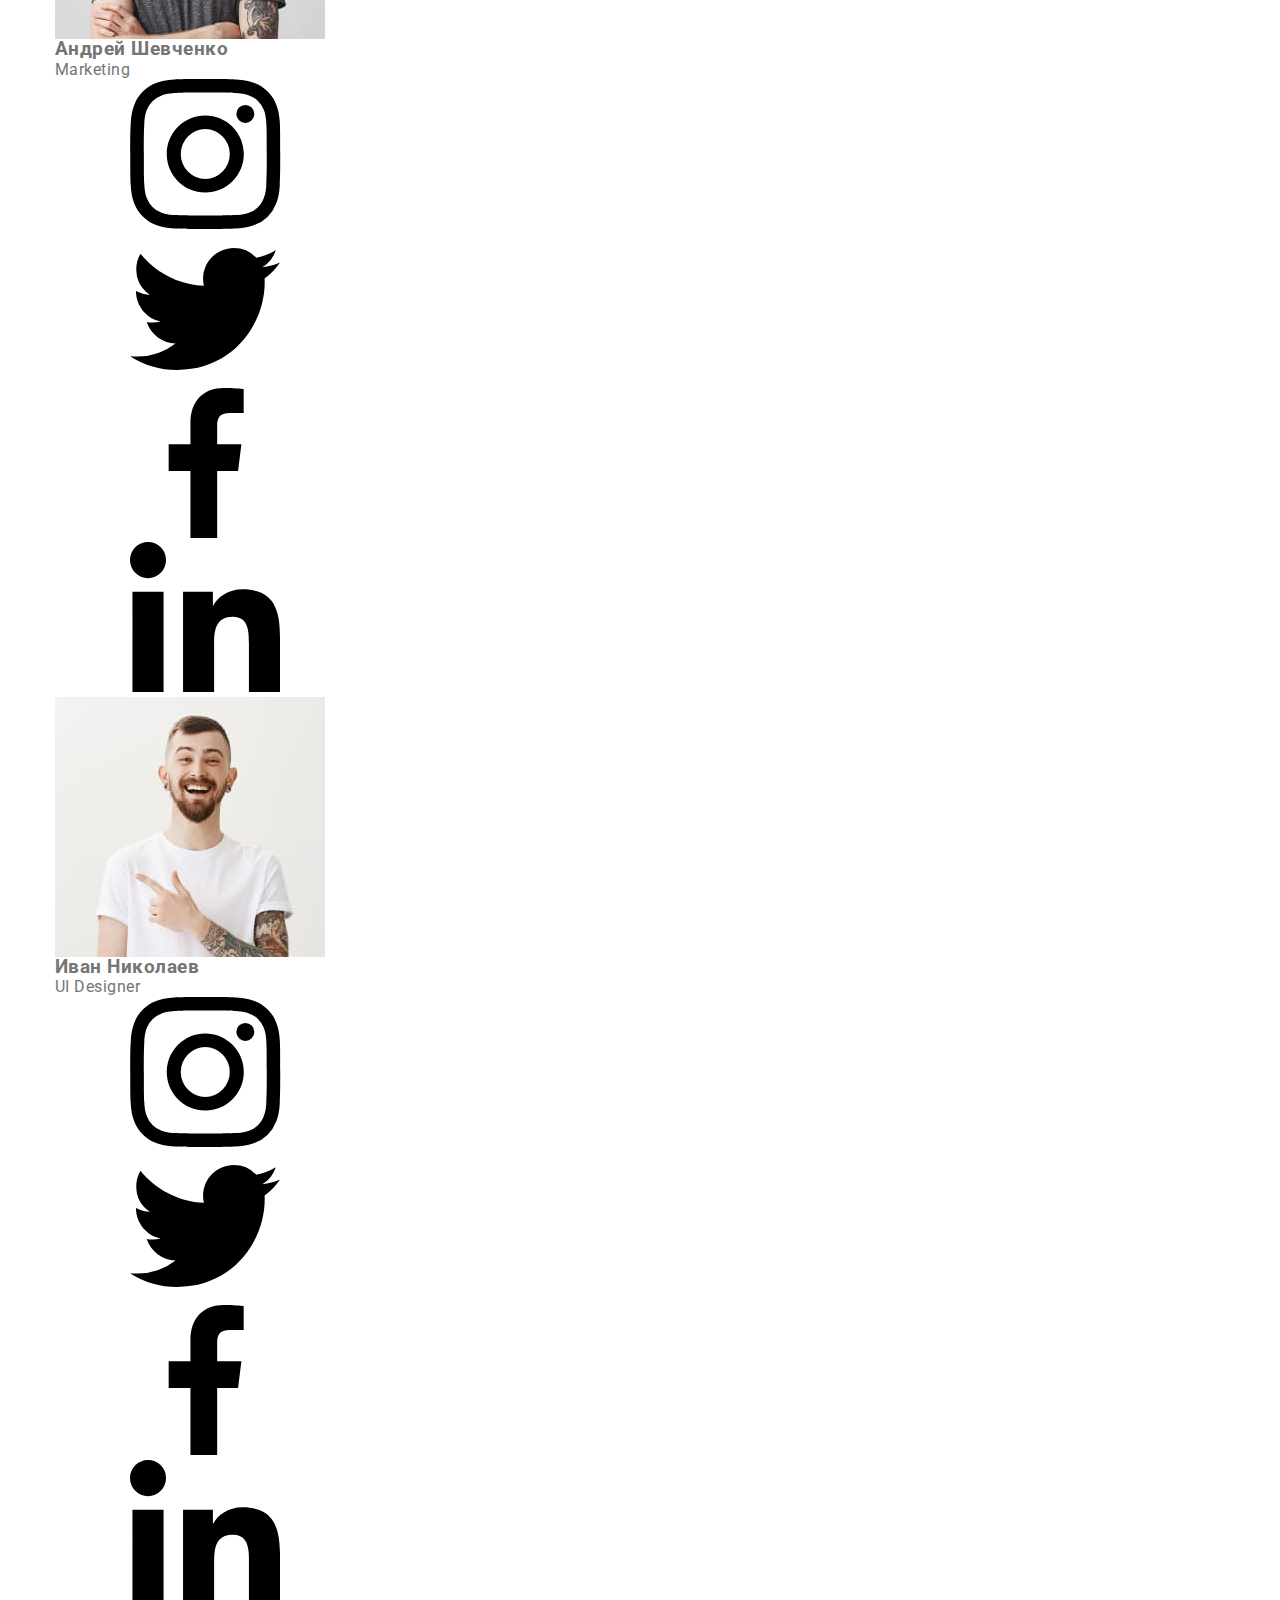
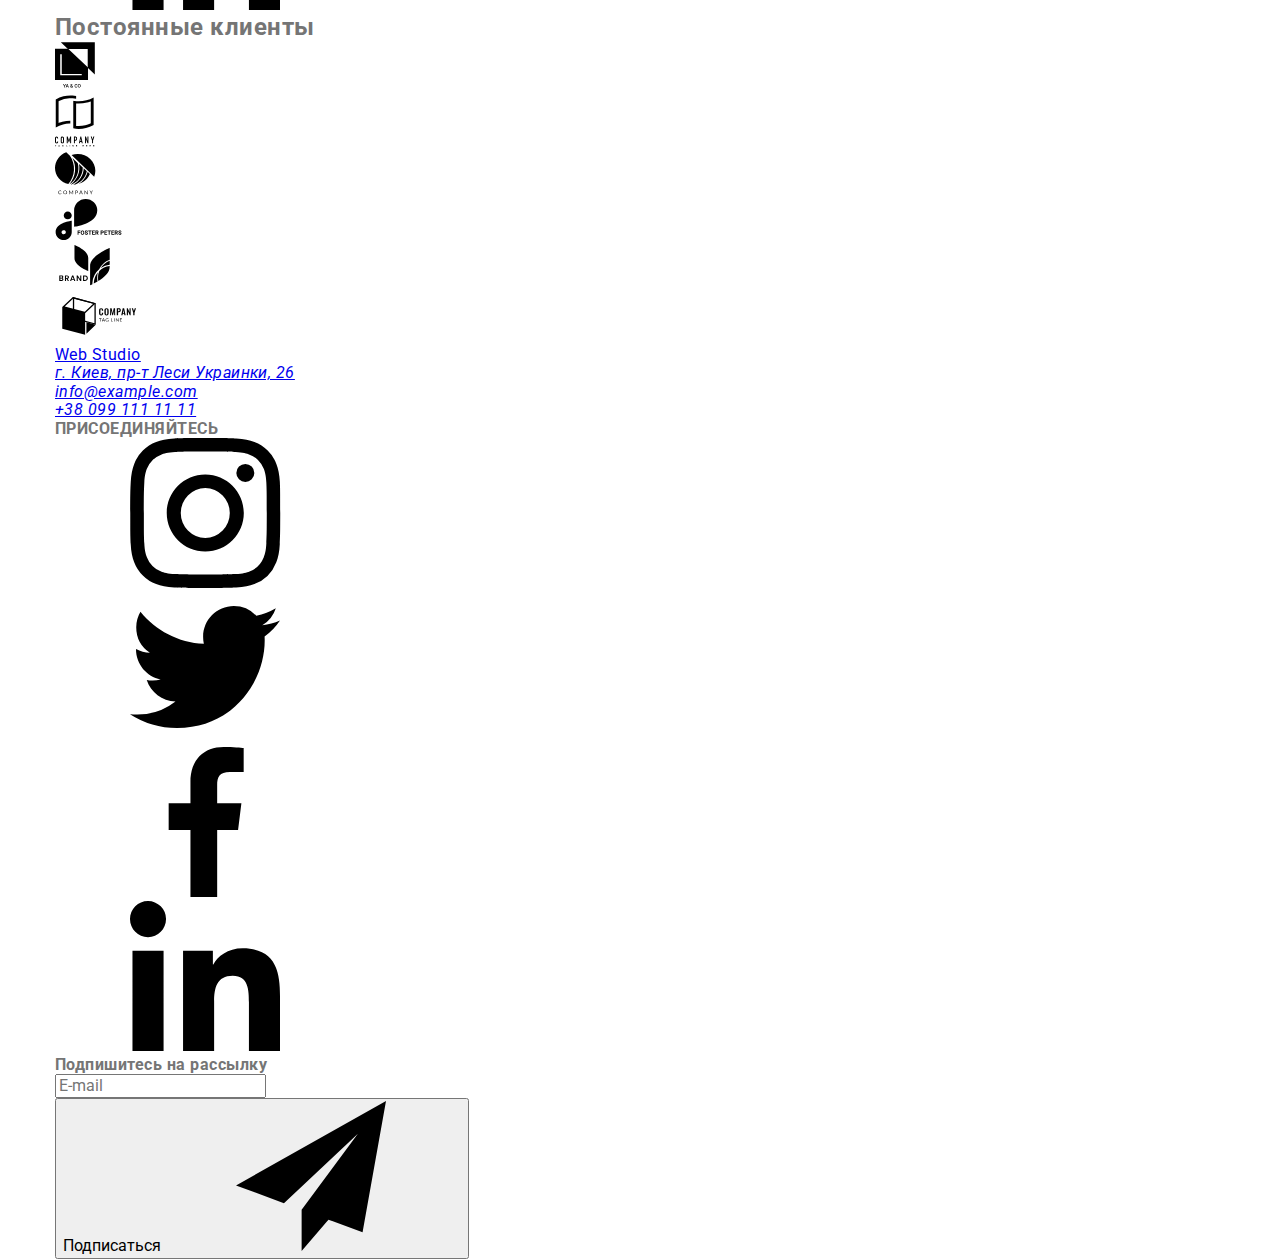
==== commit 11a820e0: "Добавляет основные паршалы scss" ====
--- a/index.html
+++ b/index.html
@@ -16,7 +16,7 @@
       rel="stylesheet"
       href="https://cdnjs.cloudflare.com/ajax/libs/modern-normalize/0.6.0/modern-normalize.min.css"
     />
-    <link rel="stylesheet" href="css/styles.css" />
+    <link rel="stylesheet" href="css/main.min.css" />
   </head>
   <body>
     <!-- Шапка -->
--- a/css/main.min.css
+++ b/css/main.min.css
@@ -0,0 +1,2 @@
+html{box-sizing:border-box}*,*::before,*::after{box-sizing:inherit}body{background-color:#fff;color:#757575;font-family:"Roboto",sans-serif;letter-spacing:0.03em}a:active,a:focus{outline:none}input,textarea,button{outline:none}input:active,textarea:active{outline:none}:focus{outline:none}h1,h2,h3,h4,h5,h6,p{padding:0;margin:0}img{display:block;max-width:100%;height:auto}.list{list-style:none;margin:0px;padding:0px}.link{text-decoration:none;display:block}textarea{resize:none}label{display:block}.subject{display:none}.container{width:1200px;margin-left:auto;margin-right:auto;padding-left:15px;padding-right:15px}
+/*# sourceMappingURL=main.min.css.map */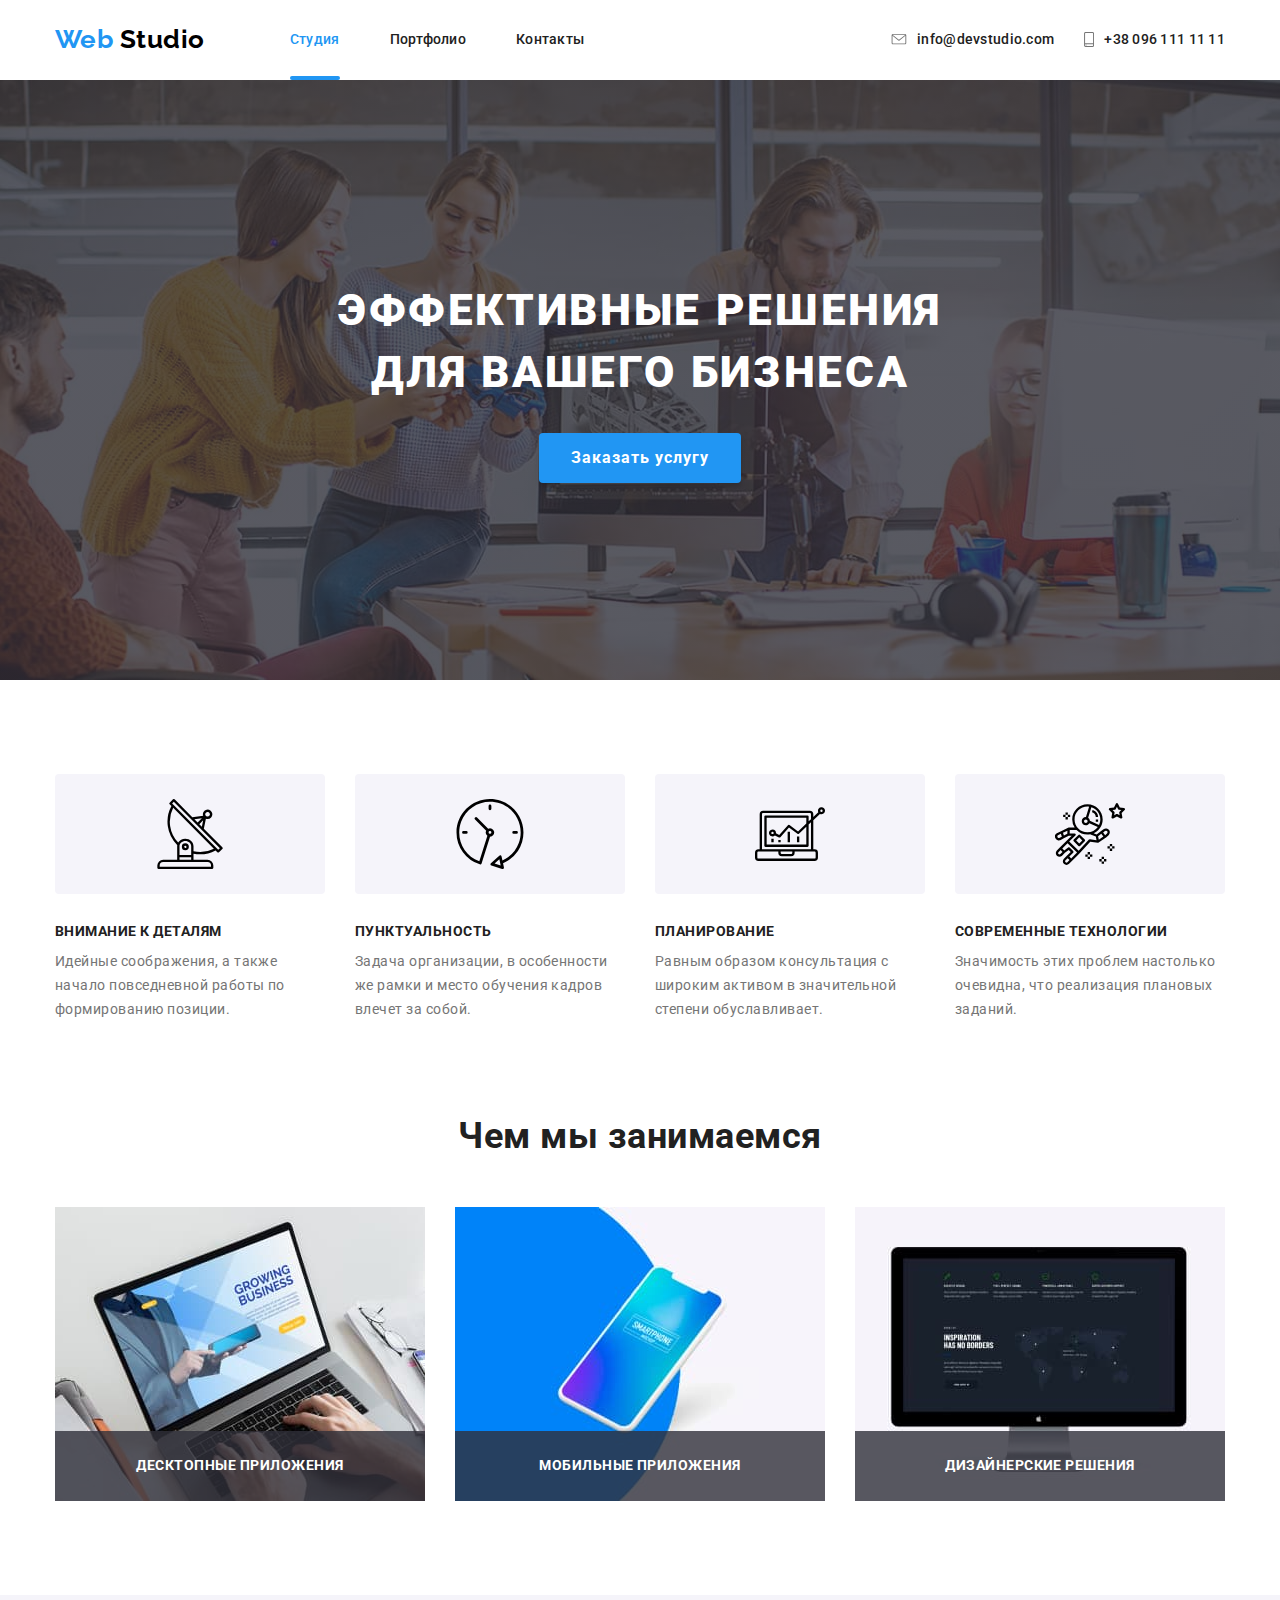
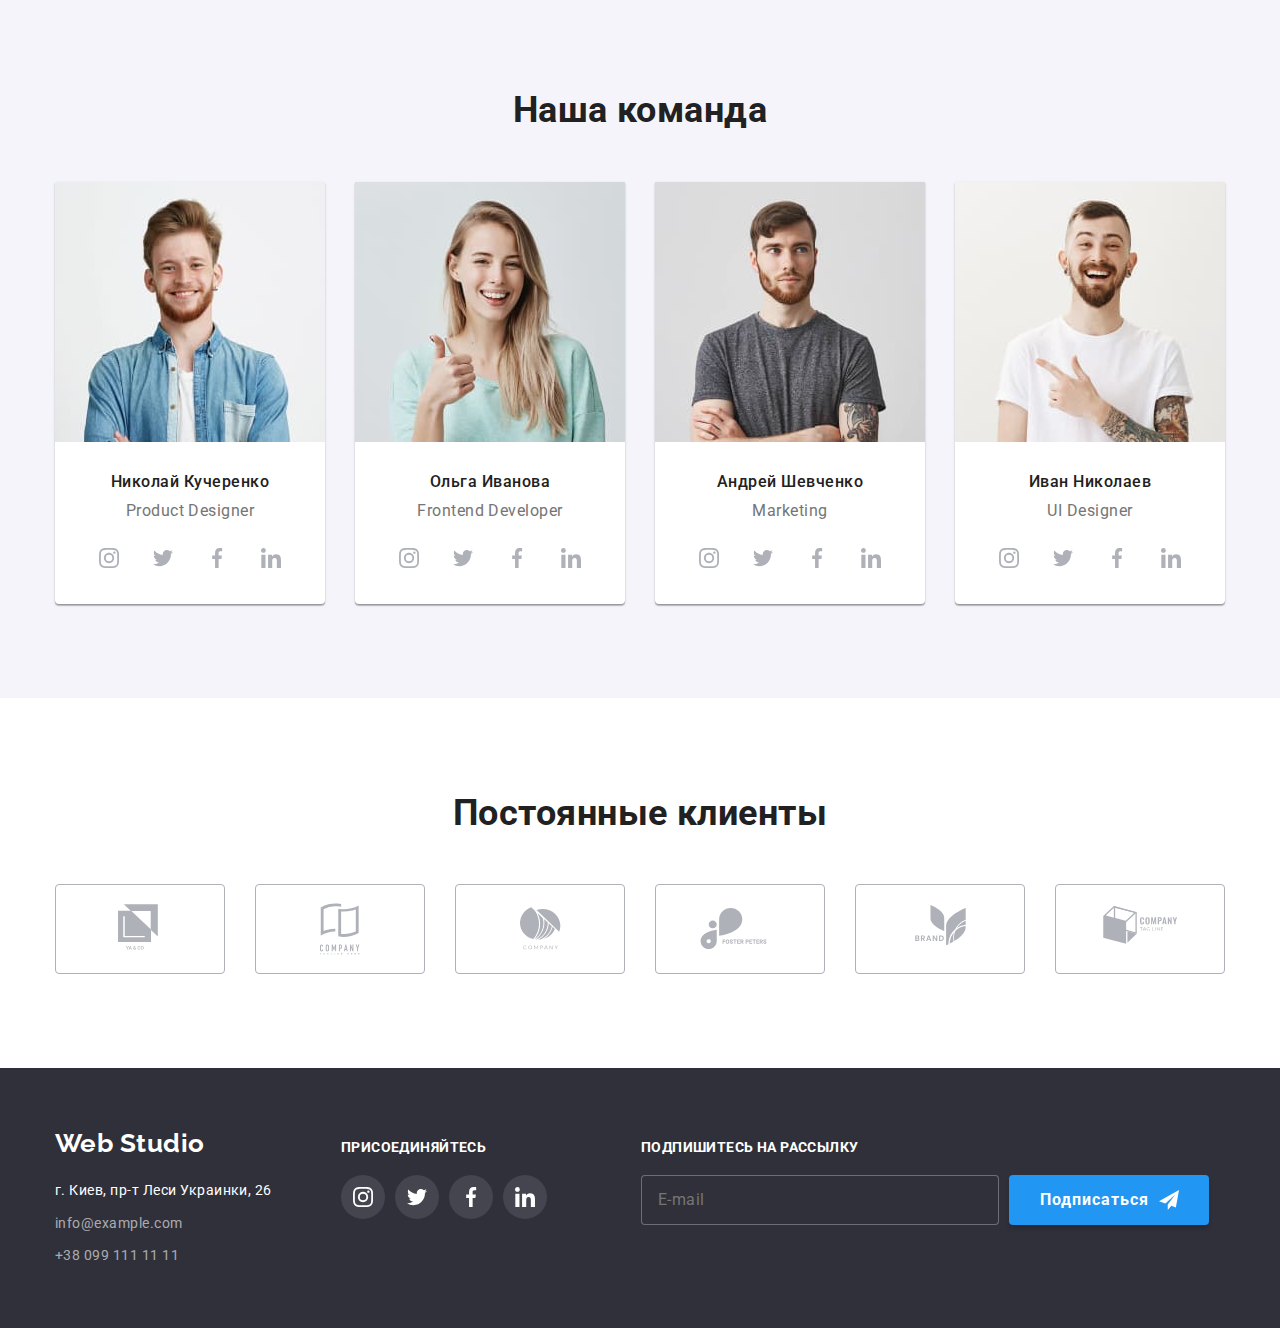
==== commit 555e4c2d: "Добавляет разметку хэддера на перепроцессоре" ====
--- a/index.html
+++ b/index.html
@@ -16,7 +16,7 @@
       rel="stylesheet"
       href="https://cdnjs.cloudflare.com/ajax/libs/modern-normalize/0.6.0/modern-normalize.min.css"
     />
-    <link rel="stylesheet" href="css/main.min.css" />
+    <link rel="stylesheet" href="css/main.css" />
   </head>
   <body>
     <!-- Шапка -->
--- a/css/main.css
+++ b/css/main.css
@@ -0,0 +1,1068 @@
+@charset "UTF-8";
+html {
+  box-sizing: border-box;
+}
+
+*,
+*::before,
+*::after {
+  box-sizing: inherit;
+}
+
+body {
+  background-color: #ffffff;
+  color: #757575;
+  font-family: "Roboto", sans-serif;
+  letter-spacing: 0.03em;
+}
+
+a:active,
+a:focus {
+  outline: none;
+}
+
+input,
+textarea,
+button {
+  outline: none;
+}
+
+input:active,
+textarea:active {
+  outline: none;
+}
+
+:focus {
+  outline: none;
+}
+
+h1,
+h2,
+h3,
+h4,
+h5,
+h6,
+p {
+  padding: 0;
+  margin: 0;
+}
+
+img {
+  display: block;
+  max-width: 100%;
+  height: auto;
+}
+
+.list {
+  list-style: none;
+  margin: 0px;
+  padding: 0px;
+}
+
+.link {
+  text-decoration: none;
+  display: block;
+}
+
+textarea {
+  resize: none;
+}
+
+label {
+  display: block;
+}
+
+.subject {
+  display: none;
+}
+
+a {
+  text-decoration: none;
+}
+
+/* Контейнер */
+.container {
+  width: 1200px;
+  margin-left: auto;
+  margin-right: auto;
+  padding-left: 15px;
+  padding-right: 15px;
+}
+
+/* cекция */
+.section {
+  padding-top: 94px;
+  padding-bottom: 94px;
+  margin-left: auto;
+  margin-right: auto;
+}
+
+/* Кнопки */
+.button,
+.button-footer {
+  color: #ffffff;
+  background-color: #188ce8;
+  font-family: inherit;
+  font-weight: bold;
+  font-size: 16px;
+  line-height: 1.87;
+  display: inline-flex;
+  align-items: center;
+  text-align: center;
+  letter-spacing: 0.06em;
+}
+
+.button-footer {
+  display: inline-flex;
+  padding-top: 10px;
+  padding-bottom: 10px;
+  padding-left: 29px;
+  padding-right: 28px;
+  justify-content: center;
+  width: 200px;
+  height: 50px;
+  background-color: #2196f3;
+  border: 0px;
+  border-radius: 4px;
+  box-shadow: 0px 4px 4px rgba(0, 0, 0, 0.15);
+  cursor: pointer;
+}
+
+/* Кнопки фильтров */
+.button-filter,
+.button-filter-secondary {
+  border-radius: 4px;
+  padding-top: 6px;
+  padding-left: 22px;
+  padding-bottom: 6px;
+  padding-right: 22px;
+  border: none;
+  font-weight: 500;
+  font-size: 16px;
+  line-height: 1.62;
+  text-align: center;
+  letter-spacing: 0.03em;
+  color: #ffffff;
+  background-color: #188ce8;
+  cursor: pointer;
+  transition: background-color 250ms cubic-bezier(0.4, 0, 0.2, 1);
+  /* Пока оставить цвета для вторичных кнопок */
+}
+
+.button-filter-secondary {
+  color: #212121;
+  background-color: #f5f4fa;
+}
+
+.button-filter:hover,
+.button-filter:focus,
+.button-filter-secondary:hover,
+.button-filter-secondary:focus {
+  color: #ffffff;
+  background-color: #188ce8;
+  box-shadow: 0px 2px 2px rgba(0, 0, 0, 0.12), 0px 1px 2px rgba(0, 0, 0, 0.08), 0px 3px 1px rgba(0, 0, 0, 0.1);
+}
+
+/* Модалка и бэкдроп*/
+.backdrop.is-hidden {
+  opacity: 0;
+  visibility: hidden;
+  pointer-events: none;
+  transform: translateY(100%);
+}
+
+.backdrop {
+  position: fixed;
+  top: 0;
+  left: 0;
+  z-index: 9999;
+  visibility: visible;
+  width: 100%;
+  height: 100%;
+  background: rgba(0, 0, 0, 0.2);
+  transform: translateY(0);
+  transition: opacity 250ms cubic-bezier(0.4, 0, 0.2, 1), visibility 250ms cubic-bezier(0.4, 0, 0.2, 1), transform 550ms cubic-bezier(0.4, 0, 0.2, 1);
+}
+
+.modal {
+  position: absolute;
+  top: 50%;
+  left: 50%;
+  transform: translate(-50%, -50%);
+  padding-top: 40px;
+  padding-bottom: 40px;
+  padding-left: 40px;
+  padding-right: 40px;
+  width: 528px;
+  box-shadow: 0px 1px 3px rgba(0, 0, 0, 0.12), 0px 1px 1px rgba(0, 0, 0, 0.14), 0px 2px 1px rgba(0, 0, 0, 0.2);
+  border-radius: 4px;
+  background-color: #ffffff;
+}
+
+.modal__invite {
+  margin-bottom: 30px;
+  display: block;
+  font-style: normal;
+  font-weight: bold;
+  font-size: 20px;
+  line-height: 1.15;
+  text-align: center;
+  letter-spacing: 0.03em;
+  color: #212121;
+}
+
+.connection {
+  display: flex;
+  flex-wrap: wrap;
+}
+
+.connection__input {
+  width: 448px;
+  height: 40px;
+  padding-left: 42px;
+  border: 1px solid rgba(33, 33, 33, 0.2);
+  border-radius: 4px;
+  /* transition: outline-color 250ms cubic-bezier(0.4, 0, 0.2, 1); */
+}
+
+.connection__field {
+  position: relative;
+  margin-bottom: 28px;
+}
+
+.connection__label {
+  position: absolute;
+  top: 50%;
+  left: 42px;
+  transform: translateY(-50%);
+  /* font-size: 12px;
+  line-height: 1.16;
+  letter-spacing: 0.01em; */
+  transition: transform 250ms cubic-bezier(0.4, 0, 0.2, 1);
+}
+
+.connection__icon {
+  width: 18px;
+  height: 18px;
+  position: absolute;
+  top: 50%;
+  left: 16px;
+  transform: translateY(-50%);
+  margin-right: 8px;
+}
+
+.connection__textarea {
+  position: relative;
+  margin-bottom: 28px;
+}
+
+.connection__label-textarea {
+  position: absolute;
+  top: 12px;
+  left: 16px;
+  transition: transform 250ms cubic-bezier(0.4, 0, 0.2, 1);
+}
+
+.connection__textarea-input {
+  width: 448px;
+  height: 120px;
+  padding-left: 16px;
+  padding-right: 16px;
+  padding-top: 12px;
+  padding-bottom: 12px;
+  border: 1px solid rgba(33, 33, 33, 0.2);
+  border-radius: 4px;
+}
+
+.connection__link {
+  font-size: 14px;
+  line-height: 1.71;
+  margin-left: 4px;
+  letter-spacing: 0.03em;
+  text-decoration-line: underline;
+  color: #2196f3;
+}
+
+/* .form-field-modal {
+  display: flex;
+  flex-wrap: nowrap;
+  align-items: center;
+} */
+/* Чекбокс вижуали хайден */
+.checkbox__input {
+  position: absolute;
+  width: 1px;
+  height: 1px;
+  margin: -1px;
+  border: 0;
+  padding: 0;
+  overflow: hidden;
+  clip: rect(0 0 0 0);
+}
+
+.checkbox {
+  display: flex;
+  align-items: center;
+  margin-bottom: 30px;
+  padding-left: 20px;
+  font-size: 14px;
+  line-height: 1.71;
+  letter-spacing: 0.03em;
+}
+
+.checkbox__custom {
+  position: absolute;
+  width: 16px;
+  height: 15px;
+  margin-left: -20px;
+  border: 2px solid #000000;
+  border-radius: 2px;
+  cursor: pointer;
+  transition: background-color 250ms cubic-bezier(0.4, 0, 0.2, 1);
+}
+
+.modal__button-close {
+  position: absolute;
+  top: 8px;
+  right: 8px;
+  display: flex;
+  align-items: center;
+  padding: 0;
+  width: 30px;
+  height: 30px;
+  border-radius: 50%;
+  background-color: #ffffff;
+  border: 1px solid rgba(0, 0, 0, 0.1);
+  cursor: pointer;
+}
+
+.modal__icon {
+  width: 18px;
+  height: 18px;
+  margin: auto;
+  transition: fill 250ms cubic-bezier(0.4, 0, 0.2, 1);
+}
+
+/* интерактивные элементы в модалке */
+.modal__button-close:hover .modal__icon,
+.modal__button-close:focus .modal__icon {
+  fill: #2196f3;
+}
+
+.connection__input:focus-within,
+.connection__textarea-input:focus-within {
+  border-color: #2196f3;
+}
+
+.connection__field:focus-within > .connection__label,
+.connection__input:not(:placeholder-shown) + .connection__label,
+.connection__textarea:focus-within > .connection__label-textarea,
+.connection__textarea-input:not(:placeholder-shown) + .connection__label-textarea {
+  color: #2196f3;
+  transform: translate(-24px, -42px);
+  font-size: 12px;
+  line-height: 1.16;
+  letter-spacing: 0.01em;
+}
+
+.connection__textarea:focus-within > .connection__label-textarea,
+.connection__textarea-input:not(:placeholder-shown) + .connection__label-textarea {
+  color: #2196f3;
+  transform: translate(-1px, -33px);
+  font-size: 12px;
+  line-height: 1.16;
+  letter-spacing: 0.01em;
+}
+
+.connection__field:focus-within .connection__icon {
+  fill: #2196f3;
+}
+
+.checkbox__input:checked + .checkbox__custom {
+  background-color: #2196f3;
+  background-image: url(../images/icon-check.svg);
+  background-size: contain;
+  background-repeat: no-repeat;
+  border: 2px solid #2196f3;
+  background-position: center;
+}
+
+.logo-head {
+  margin-right: 85px;
+  font-family: "Raleway", sans-serif;
+  font-weight: bold;
+  font-size: 26px;
+  line-height: 1.2;
+  color: #000000;
+}
+
+.logo-head .logo-decoration {
+  color: #2196f3;
+}
+
+.head .container {
+  display: flex;
+  align-items: center;
+  justify-content: space-between;
+}
+
+/* оформление навигации сайта */
+.main-no-border {
+  border: 0px;
+}
+
+header {
+  border-bottom: 1px solid rgba(47, 48, 58, 0.8);
+}
+
+header .section {
+  padding-top: 0px;
+  padding-bottom: 0px;
+}
+
+.main-nav,
+.menunav {
+  display: flex;
+  align-items: center;
+}
+
+.menunav .item:not(:last-child) {
+  margin-right: 50px;
+}
+
+.header-util {
+  display: flex;
+}
+
+.contacts-list {
+  display: flex;
+}
+
+.contacts-list-item:not(:last-child) {
+  margin-right: 30px;
+}
+
+.menunav-links, .contacts-links {
+  position: relative;
+  padding-top: 32px;
+  padding-bottom: 32px;
+  font-style: normal;
+  color: #212121;
+  font-weight: 500;
+  font-size: 14px;
+  line-height: 1.14;
+  letter-spacing: 0.02em;
+  transition: color 250ms cubic-bezier(0.4, 0, 0.2, 1);
+}
+
+.menunav-links:hover, .contacts-links:hover, .menunav-links:focus, .contacts-links:focus {
+  color: #2196f3;
+}
+
+.contacts-links {
+  display: flex;
+  align-items: center;
+}
+
+.icon-smartphone, .icon-envelope {
+  margin-right: 10px;
+  fill: #757575;
+  transition: fill 250ms cubic-bezier(0.4, 0, 0.2, 1);
+}
+
+.contacts-links:focus .icon-smartphone, .contacts-links:focus .icon-envelope,
+.contacts-links:hover .icon-smartphone,
+.contacts-links:hover .icon-envelope {
+  fill: #2196f3;
+}
+
+/* Оформление интерактивных элементов */
+.menunav-links.current, .current.contacts-links {
+  color: #2196f3;
+  fill: #2196f3;
+}
+
+.current::after {
+  position: absolute;
+  bottom: 0;
+  content: '';
+  display: block;
+  width: 100%;
+  height: 4px;
+  border-radius: 2px;
+  background-color: #2196f3;
+}
+
+/* Оформление основной страницы */
+/* Секция Герой */
+/* Картинка Герой */
+.hero {
+  padding-top: 200px;
+  padding-bottom: 200px;
+  max-width: 1600px;
+  height: 600px;
+  margin-left: auto;
+  margin-right: auto;
+  /* text-align: center; */
+  /* outline: 1px solid black; */
+  background-image: linear-gradient(to right, rgba(47, 48, 58, 0.8), rgba(47, 48, 58, 0.8)), url("../images/hero-image.jpg");
+  background-size: cover;
+  background-repeat: no-repeat;
+  background-position: center;
+  /* text-align: center; */
+}
+
+/* .hero .container {
+  padding-top: 200px;
+  padding-bottom: 200px;
+} */
+.hero .button {
+  display: block;
+  padding-top: 10px;
+  padding-right: 32px;
+  padding-bottom: 10px;
+  padding-left: 32px;
+  margin-right: auto;
+  margin-left: auto;
+  border-width: 0px;
+  border-radius: 4px;
+  font-weight: 700;
+  font-size: 16px;
+  line-height: 1.88;
+  text-align: center;
+  letter-spacing: 0.06em;
+  background-color: #2196f3;
+  color: #ffffff;
+  box-shadow: 0px 4px 4px rgba(0, 0, 0, 0.15);
+  cursor: pointer;
+  transition: background-color 250ms cubic-bezier(0.4, 0, 0.2, 1);
+}
+
+.hero .button:hover,
+.hero .button:focus {
+  background-color: #188ce8;
+}
+
+.hero-title {
+  /* padding-top: 200px; */
+  width: 696px;
+  margin-left: auto;
+  margin-right: auto;
+  margin-bottom: 30px;
+  font-weight: 900;
+  font-size: 44px;
+  line-height: 1.4;
+  text-align: center;
+  letter-spacing: 0.06em;
+  text-transform: uppercase;
+  color: #ffffff;
+}
+
+.advantages-list {
+  display: flex;
+  align-items: stretch;
+  flex-wrap: wrap;
+}
+
+.advantages-item {
+  width: 270px;
+}
+
+.advantages-util {
+  display: flex;
+  height: 120px;
+  background-color: #f5f4fa;
+  justify-content: center;
+  align-items: center;
+  border-radius: 4px;
+  margin-bottom: 30px;
+}
+
+.icon-advantages {
+  width: 70px;
+  height: 70px;
+}
+
+.advantages-item:not(:last-child) {
+  margin-right: 30px;
+}
+
+.advantages-title {
+  margin-bottom: 10px;
+  font-weight: bold;
+  font-size: 14px;
+  line-height: 1.14;
+  text-transform: uppercase;
+  color: #212121;
+}
+
+.advantages-text {
+  font-size: 14px;
+  line-height: 1.7;
+  color: #757575;
+}
+
+.job.section {
+  padding-top: 0px;
+}
+
+.job-list {
+  display: flex;
+  /* justify-content: space-between; */
+}
+
+.job-list-item:not(:last-child) {
+  margin-right: 30px;
+}
+
+.job-list-item {
+  position: relative;
+  width: 370px;
+}
+
+.job-title {
+  margin-bottom: 50px;
+  font-weight: bold;
+  font-size: 36px;
+  line-height: 1.17;
+  text-align: center;
+  color: #212121;
+}
+
+.job-description {
+  position: absolute;
+  bottom: 0;
+  width: 100%;
+  height: 70px;
+  display: inline-flex;
+  justify-content: center;
+  align-items: center;
+  font-weight: bold;
+  font-size: 14px;
+  line-height: 1.14;
+  text-align: center;
+  text-transform: uppercase;
+  color: #ffffff;
+  background-color: rgba(47, 48, 58, 0.8);
+}
+
+.team.section {
+  background-color: #f5f4fa;
+}
+
+.container .team {
+  display: flex;
+}
+
+.team-list {
+  display: flex;
+  /* justify-content: space-between; */
+}
+
+.team-list-item {
+  padding-bottom: 24px;
+  border-radius: 0px 0px 4px 4px;
+  box-shadow: 0px 2px 1px rgba(0, 0, 0, 0.2), 0px 1px 1px rgba(0, 0, 0, 0.14), 0px 1px 3px rgba(0, 0, 0, 0.12);
+  background-color: #ffffff;
+}
+
+.team-list-item > img {
+  margin-bottom: 30px;
+}
+
+.team-list-item:not(:last-child) {
+  margin-right: 30px;
+}
+
+/* Заголовок */
+.team-main-title {
+  margin-bottom: 50px;
+  font-weight: bold;
+  font-size: 36px;
+  line-height: 1.17;
+  text-align: center;
+  color: #212121;
+}
+
+/* Имена команды */
+.team-title {
+  margin-bottom: 10px;
+  font-weight: 500;
+  font-size: 16px;
+  line-height: 1.19;
+  text-align: center;
+  color: #212121;
+}
+
+/* Должности */
+.team-text {
+  margin-bottom: 16px;
+  font-size: 16px;
+  line-height: 1.19;
+  text-align: center;
+  color: #757575;
+}
+
+/* Соц сети */
+.team-socials-item:not(:last-child) {
+  margin-right: 10px;
+}
+
+.team-socials {
+  display: flex;
+  justify-content: center;
+}
+
+.team-socials-item-link {
+  display: flex;
+  justify-content: center;
+  align-items: center;
+  width: 44px;
+  height: 44px;
+  border-radius: 50%;
+  background-color: #ffffff;
+  transition: background-color 250ms cubic-bezier(0.4, 0, 0.2, 1);
+}
+
+.icon-socials-team {
+  width: 20px;
+  height: 20px;
+  fill: #afb1b8;
+  transition: fill 250ms cubic-bezier(0.4, 0, 0.2, 1);
+}
+
+.team-socials-item-link:hover .icon-socials-team {
+  fill: #ffffff;
+}
+
+.team-socials a {
+  color: #afb1b8;
+}
+
+.team-socials-item-link:hover,
+.team-socials-item-link:focus,
+.footer-socials-item-link:hover,
+.footer-socials-item-link:focus {
+  background-color: #2196f3;
+}
+
+/* Секция постоянные клиенты */
+.container .clients {
+  display: flex;
+}
+
+.clients-list {
+  display: flex;
+  justify-content: space-between;
+}
+
+.clients-list-item {
+  display: flex;
+  justify-content: center;
+  align-items: center;
+  width: 170px;
+  height: 90px;
+  box-sizing: border-box;
+  /* border: 1px solid $socials-main-color);
+  border-radius: 4px;
+
+  transition: border-color 250ms cubic-bezier(0.4, 0, 0.2, 1); */
+}
+
+.clients-list-item-link:hover {
+  border: 1px solid #2196f3;
+  border-radius: 4px;
+}
+
+.clients-list-item:hover .client_logo,
+.clients-list-item:focus .client_logo {
+  fill: #2196f3;
+}
+
+.clients-list-item:not(:last-child) {
+  margin-right: 30px;
+}
+
+.clients-list-item-link {
+  display: flex;
+  justify-content: center;
+  align-items: center;
+  width: 170px;
+  height: 90px;
+  border: 1px solid #afb1b8;
+  border-radius: 4px;
+  transition: border-color 250ms cubic-bezier(0.4, 0, 0.2, 1);
+}
+
+.client_logo {
+  fill: #afb1b8;
+  transition: fill 250ms cubic-bezier(0.4, 0, 0.2, 1);
+}
+
+.clients-title {
+  margin-bottom: 50px;
+  font-weight: bold;
+  font-size: 36px;
+  line-height: 1.17;
+  text-align: center;
+  color: #212121;
+}
+
+/* Подвал */
+.footer {
+  background: #2f303a;
+}
+
+footer div {
+  vertical-align: top;
+}
+
+footer div.section {
+  padding-top: 60px;
+  padding-bottom: 60px;
+}
+
+.footer-nav {
+  display: flex;
+  align-items: baseline;
+  padding-right: 15px;
+  padding-left: 15px;
+}
+
+.footer-contacts-block {
+  /* width: 231px; */
+  margin-right: 69px;
+}
+
+.contacts-footer-list-item:not(:last-child) {
+  margin-bottom: 9px;
+}
+
+.mail-footer,
+.phone-footer,
+.map-link {
+  display: block;
+  font-style: normal;
+  font-size: 14px;
+  line-height: 1.7;
+  color: rgba(255, 255, 255, 0.6);
+}
+
+.phone-footer {
+  color: rgba(255, 255, 255, 0.6);
+}
+
+.logo-footer {
+  margin-bottom: 20px;
+  font-family: "Raleway", sans-serif;
+  font-weight: bold;
+  font-size: 26px;
+  line-height: 1.2;
+  color: #ffffff;
+  text-decoration: none;
+  display: block;
+}
+
+.map-link {
+  color: #ffffff;
+}
+
+.join_us {
+  /* width: 206px; */
+  margin-right: 94px;
+}
+
+.join_us-title,
+.subscribe-title {
+  display: block;
+  margin-bottom: 20px;
+  font-family: "Roboto", sans-serif;
+  font-weight: bold;
+  font-size: 14px;
+  line-height: 16px;
+  letter-spacing: 0.03em;
+  text-transform: uppercase;
+  color: #ffffff;
+}
+
+.footer-socials {
+  display: flex;
+  justify-content: space-between;
+}
+
+.footer-socials-item:not(:last-child) {
+  margin-right: 10px;
+}
+
+/* иконки соц-сетей */
+.footer-socials-item-link {
+  display: flex;
+  justify-content: center;
+  align-items: center;
+  width: 44px;
+  height: 44px;
+  border-radius: 50%;
+  background-color: rgba(255, 255, 255, 0.1);
+  transition: background-color 250ms cubic-bezier(0.4, 0, 0.2, 1);
+}
+
+.icon_footer {
+  width: 20px;
+  height: 20px;
+  fill: #ffffff;
+}
+
+/* Дивчик форма подписки */
+/* .subscribe {
+  display: flex;
+} */
+.form-field {
+  display: flex;
+}
+
+.form-field-input {
+  margin-right: 10px;
+  width: 358px;
+  height: 50px;
+  padding-top: 15px;
+  padding-right: 16px;
+  padding-bottom: 15px;
+  padding-left: 16px;
+  border: 1px solid rgba(255, 255, 255, 0.3);
+  border-radius: 4px;
+  background-color: #2f303a;
+  font-size: 16px;
+  line-height: 1.25;
+  align-items: center;
+  letter-spacing: 0.03em;
+  color: rgba(255, 255, 255, 0.6);
+}
+
+.icon-icon_send {
+  /* align-self: flex-end; */
+  margin-left: 10px;
+  width: 20px;
+  height: 20px;
+  fill: #ffffff;
+}
+
+.footer-socials-item-link:hover,
+.footer-socials-item-link:focus {
+  background-color: #2196f3;
+}
+
+.portfolio-item-img {
+  display: block;
+}
+
+.portfolio-item-link {
+  display: block;
+}
+
+.portfolio-section {
+  padding-top: 93px;
+  padding-bottom: 94px;
+  /* padding-right: 15px;
+  padding-left: 15px; */
+}
+
+.portfolio {
+  display: flex;
+  flex-wrap: wrap;
+}
+
+.portfolio-item {
+  /* width: 370px; */
+  width: calc((100% - 60px) / 3);
+  margin-right: 30px;
+  margin-bottom: 30px;
+}
+
+.border-box {
+  padding-top: 20px;
+  padding-bottom: 20px;
+  padding-left: 24px;
+  padding-right: 24px;
+  border-left: 1px solid #eeeeee;
+  border-right: 1px solid #eeeeee;
+  border-bottom: 1px solid #eeeeee;
+}
+
+.portfolio-item:hover,
+.portfolio-item:focus {
+  box-shadow: 1px 4px 6px rgba(0, 0, 0, 0.16), 0px 4px 4px rgba(0, 0, 0, 0.06), 0px 1px 1px rgba(0, 0, 0, 0.12);
+}
+
+.portfolio-item:nth-last-child(-n + 3) {
+  margin-bottom: 0px;
+}
+
+.portfolio-item:nth-child(3n) {
+  margin-right: 0px;
+}
+
+.portfolio-title {
+  margin-bottom: 4px;
+  /* padding-left: 24px;
+  padding-right: 24px; */
+  font-weight: bold;
+  font-size: 18px;
+  line-height: 2;
+  letter-spacing: 0.06em;
+  color: #212121;
+}
+
+.portfolio-text {
+  /* padding-left: 24px;
+  padding-right: 24px;
+  padding-bottom: 20px; */
+  font-size: 16px;
+  line-height: 1.9;
+  color: #757575;
+}
+
+.filter-list {
+  display: flex;
+  margin-bottom: 34px;
+  justify-content: center;
+}
+
+.filter-list-item:not(:last-child) {
+  margin-right: 8px;
+}
+
+.portfolio-item-img-description {
+  position: relative;
+  overflow: hidden;
+}
+
+.portfolio-description {
+  position: absolute;
+  top: 0;
+  left: 0;
+  transform: translateY(100%);
+  width: 100%;
+  height: 100%;
+  padding-top: 63px;
+  padding-bottom: 63px;
+  padding-right: 24px;
+  padding-left: 24px;
+  background-color: rgba(33, 150, 243, 0.9);
+  color: #ffffff;
+  font-size: 18px;
+  line-height: 1.56;
+  letter-spacing: 0.03em;
+  opacity: 0;
+  transition: transform 250ms cubic-bezier(0.4, 0, 0.2, 1), opacity 250ms cubic-bezier(0.4, 0, 0.2, 1);
+}
+
+.portfolio-item-link:hover .portfolio-description,
+.portfolio-item-link:focus .portfolio-description {
+  opacity: 1;
+  transform: translateY(0%);
+}
+
+a {
+  text-decoration: none;
+}
+/*# sourceMappingURL=main.css.map */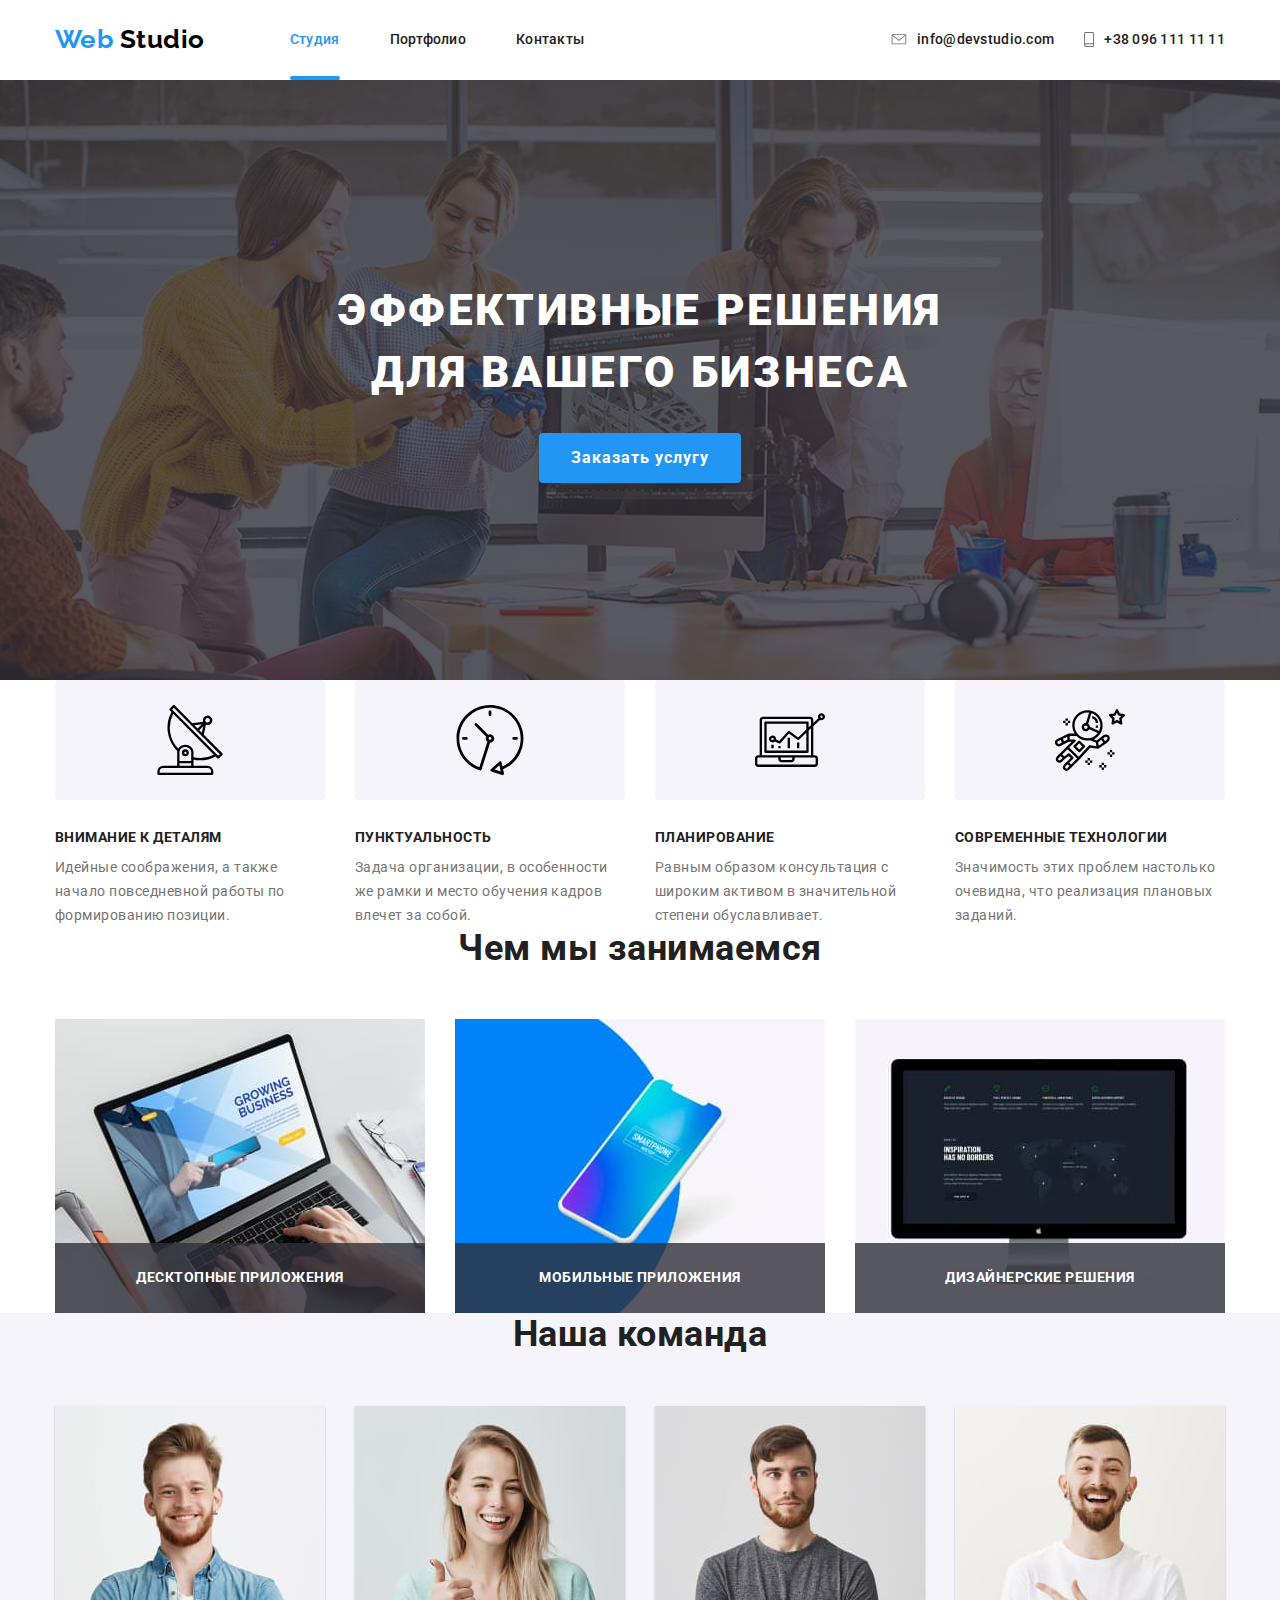
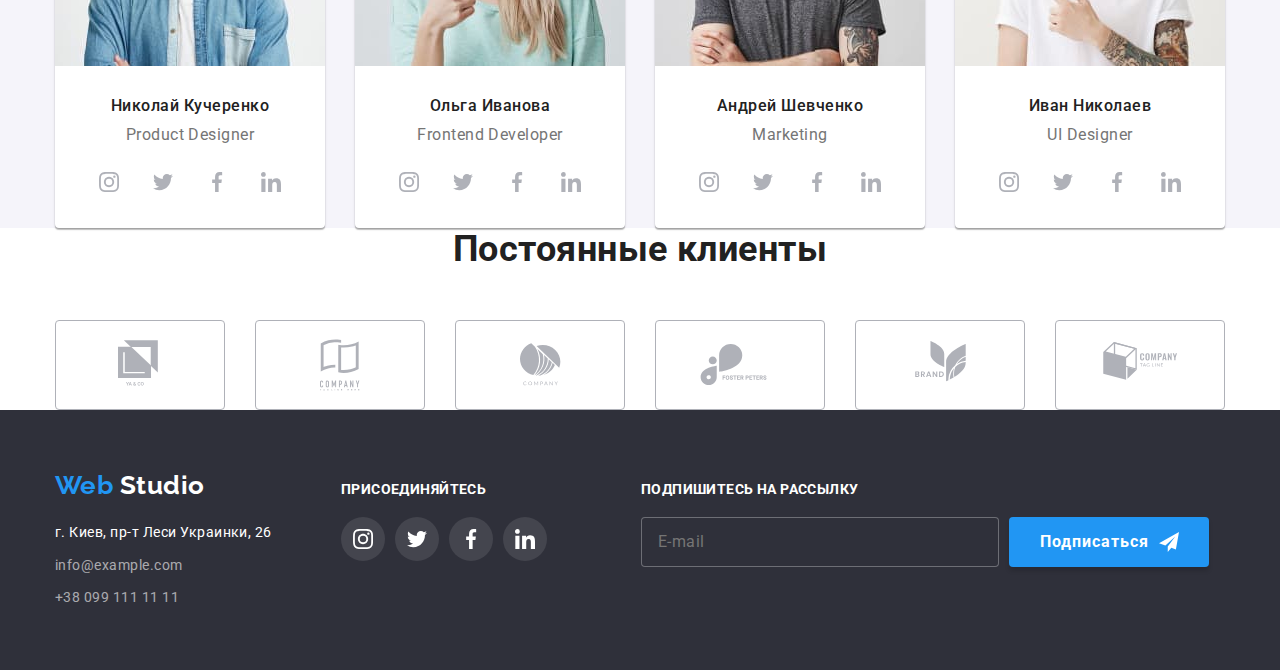
==== commit bd3770d5: "Изменяет заголовк страницы" ====
--- a/index.html
+++ b/index.html
@@ -3,7 +3,7 @@
   <head>
     <meta charset="UTF-8" />
     <meta name="viewport" content="width=device-width, initial-scale=1.0" />
-    <title lang="en">Markup homework6</title>
+    <title lang="en">Markup homework7</title>
     <link
       href="https://fonts.googleapis.com/css2?family=Raleway:wght@700&family=Roboto:wght@400;500;700;900&display=swap"
       rel="stylesheet"
--- a/css/main.css
+++ b/css/main.css
@@ -164,7 +164,7 @@
 }
 
 /* Модалка и бэкдроп*/
-.backdrop.is-hidden {
+.is-hidden {
   opacity: 0;
   visibility: hidden;
   pointer-events: none;
@@ -222,7 +222,10 @@
   padding-left: 42px;
   border: 1px solid rgba(33, 33, 33, 0.2);
   border-radius: 4px;
-  /* transition: outline-color 250ms cubic-bezier(0.4, 0, 0.2, 1); */
+}
+
+.connection__input:focus-within {
+  border-color: #2196f3;
 }
 
 .connection__field {
@@ -235,10 +238,16 @@
   top: 50%;
   left: 42px;
   transform: translateY(-50%);
-  /* font-size: 12px;
+  transition: transform 250ms cubic-bezier(0.4, 0, 0.2, 1);
+}
+
+.connection__field:focus-within > .connection__label,
+.connection__input:not(:placeholder-shown) + .connection__label {
+  color: #2196f3;
+  transform: translate(-24px, -42px);
+  font-size: 12px;
   line-height: 1.16;
-  letter-spacing: 0.01em; */
-  transition: transform 250ms cubic-bezier(0.4, 0, 0.2, 1);
+  letter-spacing: 0.01em;
 }
 
 .connection__icon {
@@ -251,6 +260,10 @@
   margin-right: 8px;
 }
 
+.connection__field:focus-within .connection__icon {
+  fill: #2196f3;
+}
+
 .connection__textarea {
   position: relative;
   margin-bottom: 28px;
@@ -261,6 +274,15 @@
   top: 12px;
   left: 16px;
   transition: transform 250ms cubic-bezier(0.4, 0, 0.2, 1);
+}
+
+.connection__textarea:focus-within > .connection__label-textarea,
+.connection__textarea-input:not(:placeholder-shown) + .connection__label-textarea {
+  color: #2196f3;
+  transform: translate(-1px, -33px);
+  font-size: 12px;
+  line-height: 1.16;
+  letter-spacing: 0.01em;
 }
 
 .connection__textarea-input {
@@ -274,6 +296,10 @@
   border-radius: 4px;
 }
 
+.connection__textarea-input:focus-within {
+  border-color: #2196f3;
+}
+
 .connection__link {
   font-size: 14px;
   line-height: 1.71;
@@ -283,11 +309,6 @@
   color: #2196f3;
 }
 
-/* .form-field-modal {
-  display: flex;
-  flex-wrap: nowrap;
-  align-items: center;
-} */
 /* Чекбокс вижуали хайден */
 .checkbox__input {
   position: absolute;
@@ -321,6 +342,15 @@
   transition: background-color 250ms cubic-bezier(0.4, 0, 0.2, 1);
 }
 
+.checkbox__input:checked + .checkbox__custom {
+  background-color: #2196f3;
+  background-image: url(../images/icon-check.svg);
+  background-size: contain;
+  background-repeat: no-repeat;
+  border: 2px solid #2196f3;
+  background-position: center;
+}
+
 .modal__button-close {
   position: absolute;
   top: 8px;
@@ -343,48 +373,44 @@
   transition: fill 250ms cubic-bezier(0.4, 0, 0.2, 1);
 }
 
-/* интерактивные элементы в модалке */
 .modal__button-close:hover .modal__icon,
 .modal__button-close:focus .modal__icon {
   fill: #2196f3;
 }
 
-.connection__input:focus-within,
-.connection__textarea-input:focus-within {
-  border-color: #2196f3;
-}
-
-.connection__field:focus-within > .connection__label,
-.connection__input:not(:placeholder-shown) + .connection__label,
-.connection__textarea:focus-within > .connection__label-textarea,
-.connection__textarea-input:not(:placeholder-shown) + .connection__label-textarea {
-  color: #2196f3;
-  transform: translate(-24px, -42px);
-  font-size: 12px;
-  line-height: 1.16;
-  letter-spacing: 0.01em;
-}
-
-.connection__textarea:focus-within > .connection__label-textarea,
-.connection__textarea-input:not(:placeholder-shown) + .connection__label-textarea {
-  color: #2196f3;
-  transform: translate(-1px, -33px);
-  font-size: 12px;
-  line-height: 1.16;
-  letter-spacing: 0.01em;
-}
-
-.connection__field:focus-within .connection__icon {
-  fill: #2196f3;
-}
-
-.checkbox__input:checked + .checkbox__custom {
+.team-socials-item-link, .footer-socials-item-link {
+  display: flex;
+  justify-content: center;
+  align-items: center;
+  width: 44px;
+  height: 44px;
+  border-radius: 50%;
+  background-color: #ffffff;
+  transition: background-color 250ms cubic-bezier(0.4, 0, 0.2, 1);
+}
+
+.team-socials-item-link:hover, .footer-socials-item-link:hover, .team-socials-item-link:focus, .footer-socials-item-link:focus {
   background-color: #2196f3;
-  background-image: url(../images/icon-check.svg);
-  background-size: contain;
-  background-repeat: no-repeat;
-  border: 2px solid #2196f3;
-  background-position: center;
+}
+
+.footer-socials-item-link {
+  background-color: rgba(255, 255, 255, 0.1);
+  transition: background-color 250ms cubic-bezier(0.4, 0, 0.2, 1);
+}
+
+.icon-socials-team, .icon_footer {
+  width: 20px;
+  height: 20px;
+  fill: #afb1b8;
+  transition: fill 250ms cubic-bezier(0.4, 0, 0.2, 1);
+}
+
+.team-socials-item-link:hover .icon-socials-team, .footer-socials-item-link:hover .icon-socials-team, .team-socials-item-link:hover .icon_footer, .footer-socials-item-link:hover .icon_footer {
+  fill: #ffffff;
+}
+
+.icon_footer {
+  fill: #ffffff;
 }
 
 .logo-head {
@@ -411,11 +437,7 @@
   border: 0px;
 }
 
-header {
-  border-bottom: 1px solid rgba(47, 48, 58, 0.8);
-}
-
-header .section {
+.section {
   padding-top: 0px;
   padding-bottom: 0px;
 }
@@ -476,8 +498,8 @@
   fill: #2196f3;
 }
 
-/* Оформление интерактивных элементов */
-.menunav-links.current, .current.contacts-links {
+/* Оформление линии на активной странице*/
+.current {
   color: #2196f3;
   fill: #2196f3;
 }
@@ -503,19 +525,26 @@
   height: 600px;
   margin-left: auto;
   margin-right: auto;
-  /* text-align: center; */
-  /* outline: 1px solid black; */
   background-image: linear-gradient(to right, rgba(47, 48, 58, 0.8), rgba(47, 48, 58, 0.8)), url("../images/hero-image.jpg");
   background-size: cover;
   background-repeat: no-repeat;
   background-position: center;
-  /* text-align: center; */
-}
-
-/* .hero .container {
-  padding-top: 200px;
-  padding-bottom: 200px;
-} */
+}
+
+.hero-title {
+  width: 696px;
+  margin-left: auto;
+  margin-right: auto;
+  margin-bottom: 30px;
+  font-weight: 900;
+  font-size: 44px;
+  line-height: 1.4;
+  text-align: center;
+  letter-spacing: 0.06em;
+  text-transform: uppercase;
+  color: #ffffff;
+}
+
 .hero .button {
   display: block;
   padding-top: 10px;
@@ -538,24 +567,8 @@
   transition: background-color 250ms cubic-bezier(0.4, 0, 0.2, 1);
 }
 
-.hero .button:hover,
-.hero .button:focus {
+.hero .button:hover, .hero .button:focus {
   background-color: #188ce8;
-}
-
-.hero-title {
-  /* padding-top: 200px; */
-  width: 696px;
-  margin-left: auto;
-  margin-right: auto;
-  margin-bottom: 30px;
-  font-weight: 900;
-  font-size: 44px;
-  line-height: 1.4;
-  text-align: center;
-  letter-spacing: 0.06em;
-  text-transform: uppercase;
-  color: #ffffff;
 }
 
 .advantages-list {
@@ -564,8 +577,12 @@
   flex-wrap: wrap;
 }
 
-.advantages-item {
+.advantages-list .advantages-item {
   width: 270px;
+}
+
+.advantages-list .advantages-item:not(:last-child) {
+  margin-right: 30px;
 }
 
 .advantages-util {
@@ -581,10 +598,6 @@
 .icon-advantages {
   width: 70px;
   height: 70px;
-}
-
-.advantages-item:not(:last-child) {
-  margin-right: 30px;
 }
 
 .advantages-title {
@@ -608,16 +621,15 @@
 
 .job-list {
   display: flex;
-  /* justify-content: space-between; */
-}
-
-.job-list-item:not(:last-child) {
-  margin-right: 30px;
 }
 
 .job-list-item {
   position: relative;
   width: 370px;
+}
+
+.job-list-item:not(:last-child) {
+  margin-right: 30px;
 }
 
 .job-title {
@@ -650,13 +662,8 @@
   background-color: #f5f4fa;
 }
 
-.container .team {
-  display: flex;
-}
-
 .team-list {
   display: flex;
-  /* justify-content: space-between; */
 }
 
 .team-list-item {
@@ -713,37 +720,8 @@
   justify-content: center;
 }
 
-.team-socials-item-link {
-  display: flex;
-  justify-content: center;
-  align-items: center;
-  width: 44px;
-  height: 44px;
-  border-radius: 50%;
-  background-color: #ffffff;
-  transition: background-color 250ms cubic-bezier(0.4, 0, 0.2, 1);
-}
-
-.icon-socials-team {
-  width: 20px;
-  height: 20px;
-  fill: #afb1b8;
-  transition: fill 250ms cubic-bezier(0.4, 0, 0.2, 1);
-}
-
-.team-socials-item-link:hover .icon-socials-team {
-  fill: #ffffff;
-}
-
 .team-socials a {
   color: #afb1b8;
-}
-
-.team-socials-item-link:hover,
-.team-socials-item-link:focus,
-.footer-socials-item-link:hover,
-.footer-socials-item-link:focus {
-  background-color: #2196f3;
 }
 
 /* Секция постоянные клиенты */
@@ -763,20 +741,6 @@
   width: 170px;
   height: 90px;
   box-sizing: border-box;
-  /* border: 1px solid $socials-main-color);
-  border-radius: 4px;
-
-  transition: border-color 250ms cubic-bezier(0.4, 0, 0.2, 1); */
-}
-
-.clients-list-item-link:hover {
-  border: 1px solid #2196f3;
-  border-radius: 4px;
-}
-
-.clients-list-item:hover .client_logo,
-.clients-list-item:focus .client_logo {
-  fill: #2196f3;
 }
 
 .clients-list-item:not(:last-child) {
@@ -794,9 +758,19 @@
   transition: border-color 250ms cubic-bezier(0.4, 0, 0.2, 1);
 }
 
+.clients-list-item-link:hover {
+  border: 1px solid #2196f3;
+  border-radius: 4px;
+}
+
 .client_logo {
   fill: #afb1b8;
   transition: fill 250ms cubic-bezier(0.4, 0, 0.2, 1);
+}
+
+.clients-list-item:hover .client_logo,
+.clients-list-item:focus .client_logo {
+  fill: #2196f3;
 }
 
 .clients-title {
@@ -830,7 +804,6 @@
 }
 
 .footer-contacts-block {
-  /* width: 231px; */
   margin-right: 69px;
 }
 
@@ -838,9 +811,7 @@
   margin-bottom: 9px;
 }
 
-.mail-footer,
-.phone-footer,
-.map-link {
+.mail-footer, .phone-footer, .map-link {
   display: block;
   font-style: normal;
   font-size: 14px;
@@ -850,6 +821,10 @@
 
 .phone-footer {
   color: rgba(255, 255, 255, 0.6);
+}
+
+.map-link {
+  color: #ffffff;
 }
 
 .logo-footer {
@@ -863,17 +838,15 @@
   display: block;
 }
 
-.map-link {
-  color: #ffffff;
+.logo-footer .logo-decoration {
+  color: #2196f3;
 }
 
 .join_us {
-  /* width: 206px; */
   margin-right: 94px;
 }
 
-.join_us-title,
-.subscribe-title {
+.join_us-title, .subscribe-title {
   display: block;
   margin-bottom: 20px;
   font-family: "Roboto", sans-serif;
@@ -894,28 +867,7 @@
   margin-right: 10px;
 }
 
-/* иконки соц-сетей */
-.footer-socials-item-link {
-  display: flex;
-  justify-content: center;
-  align-items: center;
-  width: 44px;
-  height: 44px;
-  border-radius: 50%;
-  background-color: rgba(255, 255, 255, 0.1);
-  transition: background-color 250ms cubic-bezier(0.4, 0, 0.2, 1);
-}
-
-.icon_footer {
-  width: 20px;
-  height: 20px;
-  fill: #ffffff;
-}
-
 /* Дивчик форма подписки */
-/* .subscribe {
-  display: flex;
-} */
 .form-field {
   display: flex;
 }
@@ -939,18 +891,12 @@
 }
 
 .icon-icon_send {
-  /* align-self: flex-end; */
   margin-left: 10px;
   width: 20px;
   height: 20px;
   fill: #ffffff;
 }
 
-.footer-socials-item-link:hover,
-.footer-socials-item-link:focus {
-  background-color: #2196f3;
-}
-
 .portfolio-item-img {
   display: block;
 }
@@ -962,8 +908,6 @@
 .portfolio-section {
   padding-top: 93px;
   padding-bottom: 94px;
-  /* padding-right: 15px;
-  padding-left: 15px; */
 }
 
 .portfolio {
@@ -972,10 +916,21 @@
 }
 
 .portfolio-item {
-  /* width: 370px; */
   width: calc((100% - 60px) / 3);
   margin-right: 30px;
   margin-bottom: 30px;
+}
+
+.portfolio-item:nth-last-child(-n + 3) {
+  margin-bottom: 0px;
+}
+
+.portfolio-item:nth-child(3n) {
+  margin-right: 0px;
+}
+
+.portfolio-item:hover, .portfolio-item:focus {
+  box-shadow: 1px 4px 6px rgba(0, 0, 0, 0.16), 0px 4px 4px rgba(0, 0, 0, 0.06), 0px 1px 1px rgba(0, 0, 0, 0.12);
 }
 
 .border-box {
@@ -988,23 +943,8 @@
   border-bottom: 1px solid #eeeeee;
 }
 
-.portfolio-item:hover,
-.portfolio-item:focus {
-  box-shadow: 1px 4px 6px rgba(0, 0, 0, 0.16), 0px 4px 4px rgba(0, 0, 0, 0.06), 0px 1px 1px rgba(0, 0, 0, 0.12);
-}
-
-.portfolio-item:nth-last-child(-n + 3) {
-  margin-bottom: 0px;
-}
-
-.portfolio-item:nth-child(3n) {
-  margin-right: 0px;
-}
-
 .portfolio-title {
   margin-bottom: 4px;
-  /* padding-left: 24px;
-  padding-right: 24px; */
   font-weight: bold;
   font-size: 18px;
   line-height: 2;
@@ -1013,9 +953,6 @@
 }
 
 .portfolio-text {
-  /* padding-left: 24px;
-  padding-right: 24px;
-  padding-bottom: 20px; */
   font-size: 16px;
   line-height: 1.9;
   color: #757575;
